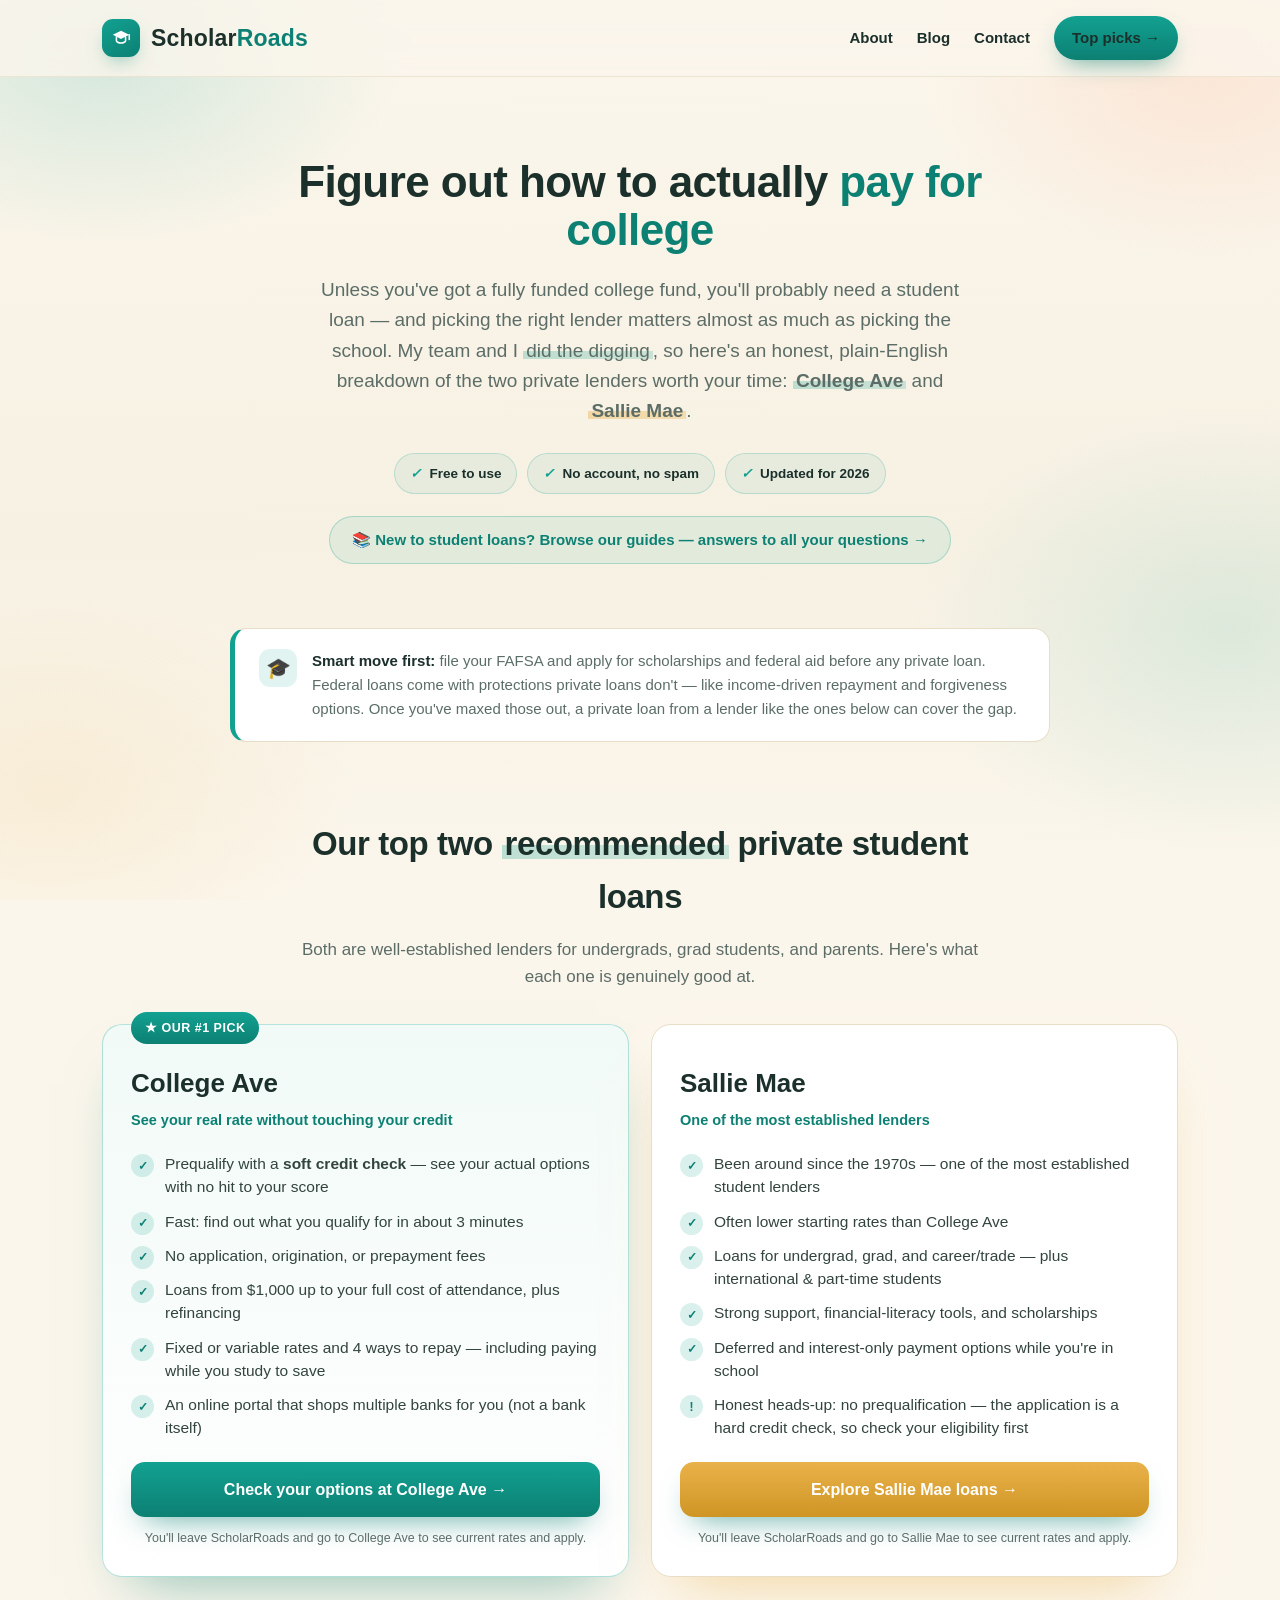
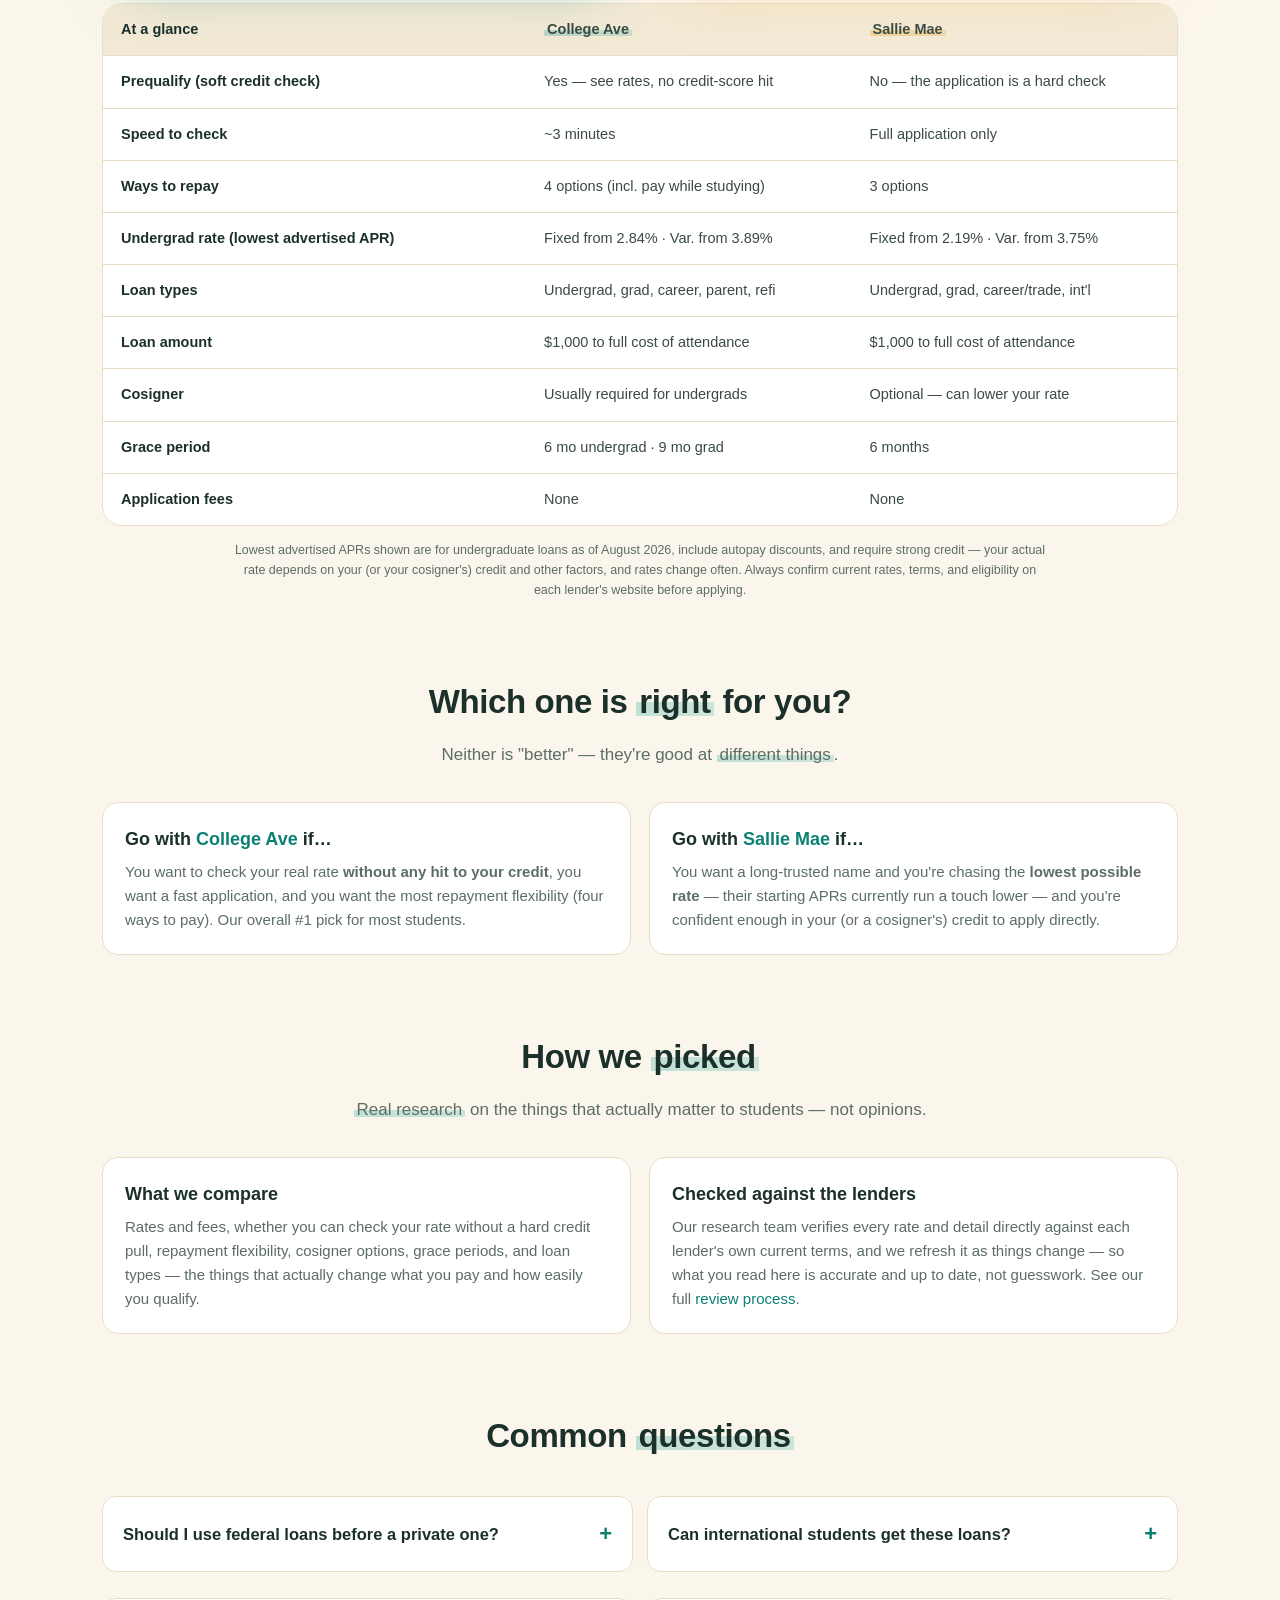
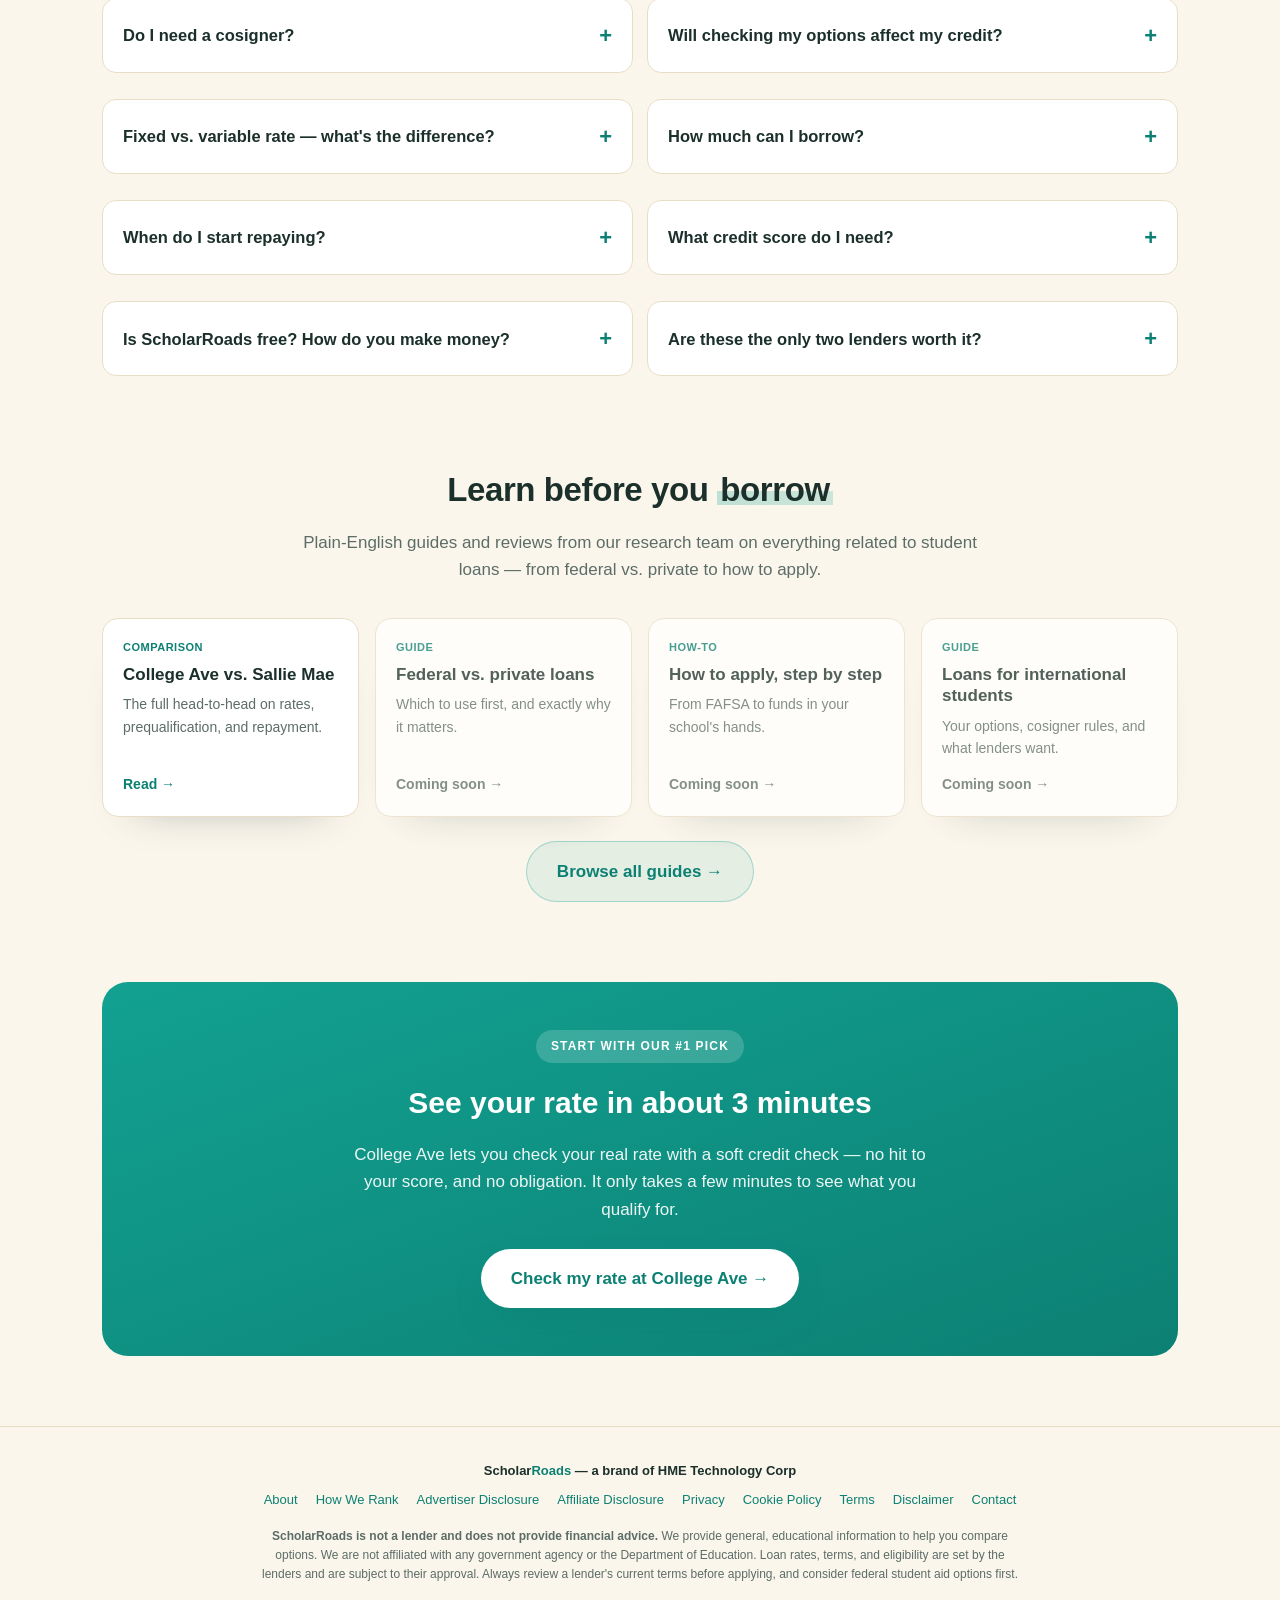
==== index.html @ c42ce1ce "Add files via upload" ====
<!DOCTYPE html>
<html lang="en">
<head>
<meta charset="UTF-8" />
<meta name="viewport" content="width=device-width, initial-scale=1.0" />
<title>ScholarRoads — Compare the Best Private Student Loans (College Ave vs Sallie Mae)</title>
<meta name="description" content="A simple, honest comparison of two top private student loans — College Ave and Sallie Mae — so you can pick with confidence and apply in minutes." />
<!--  ============================================================
      SWAP THESE TWO PLACEHOLDER LINKS BEFORE GOING LIVE
      (search for COLLEGEAVE_URL and SALLIEMAE_URL in the script at the bottom)
      ============================================================ -->
<style>
  :root{
    --teal:#12a191; --teal-d:#0c8073; --teal-l:#57c6ba; --sky:#bfe9e2;
    --cream:#fbf6ec; --cream-2:#f3ead6; --card:#ffffff;
    --ink:#1b2f2b; --muted:#5c6d67; --coral:#ff8a5b; --gold:#e9b24a;
    --line:#e8ddc7; --radius:20px; --max:1120px;
  }
  *{box-sizing:border-box;margin:0;padding:0}
  html{scroll-behavior:smooth}
  body{color:var(--ink);background:var(--cream);
    font-family:-apple-system,BlinkMacSystemFont,"Segoe UI",Roboto,Helvetica,Arial,sans-serif;
    line-height:1.6;-webkit-font-smoothing:antialiased;overflow-x:hidden}
  /* soft welcoming background */
  body::before{content:"";position:fixed;inset:0;z-index:0;pointer-events:none;
    background:
      radial-gradient(38% 34% at 8% 6%, rgba(18,161,145,.16), transparent 62%),
      radial-gradient(36% 34% at 94% 8%, rgba(255,138,91,.14), transparent 62%),
      radial-gradient(40% 40% at 96% 70%, rgba(18,161,145,.12), transparent 62%),
      radial-gradient(38% 36% at 4% 88%, rgba(233,178,74,.12), transparent 62%),
      linear-gradient(180deg,#fbf6ec 0%, #f7f1e3 60%, #fbf6ec 100%)}
  .wrap{position:relative;z-index:1;max-width:var(--max);margin:0 auto;padding:0 22px}
  a{color:var(--teal-d);text-decoration:none} a:hover{color:var(--teal)}

  /* header */
  .topbar{position:sticky;top:0;z-index:30;background:rgba(251,246,236,.82);
    backdrop-filter:blur(12px);border-bottom:1px solid rgba(232,221,199,.7)}
  .topbar .inner{max-width:var(--max);margin:0 auto;padding:16px 22px;display:flex;align-items:center;justify-content:space-between}
  .logo{display:flex;align-items:center;gap:0;font-weight:800;font-size:23px;letter-spacing:.2px;color:var(--ink)}
  .logo .mk{width:38px;height:38px;border-radius:11px;margin-right:11px;background:linear-gradient(150deg,var(--teal),var(--teal-d));
    display:flex;align-items:center;justify-content:center;flex:0 0 auto;box-shadow:0 8px 20px -8px rgba(12,128,115,.6)}
  .logo .mk svg{width:22px;height:22px}
  .logo span{color:var(--teal-d)}
  .navcta{display:inline-flex;align-items:center;gap:8px;background:linear-gradient(180deg,var(--teal),var(--teal-d));
    color:#fff;font-weight:700;font-size:14px;padding:10px 18px;border-radius:999px;box-shadow:0 10px 24px -10px rgba(12,128,115,.7)}
  .navcta:hover{color:#fff;transform:translateY(-1px);transition:.15s}
  .topnav{display:flex;align-items:center;gap:24px}
  .topnav a{font-weight:700;font-size:15px;color:var(--ink)}
  .topnav a:hover{color:var(--teal-d)}
  @media(max-width:640px){.topnav a:not(.navcta){display:none}}

  /* advertiser disclosure strip */
  .addisc{background:var(--cream-2);border-bottom:1px solid var(--line);font-size:12.5px;color:var(--muted);text-align:center;padding:8px 16px}
  .addisc a{font-weight:700;text-decoration:underline}

  section{position:relative;z-index:1}
  .eyebrow{display:inline-block;font-size:12.5px;font-weight:800;letter-spacing:1px;text-transform:uppercase;
    color:var(--teal-d);background:rgba(18,161,145,.12);padding:6px 13px;border-radius:999px;margin-bottom:16px}

  /* hero */
  .hero{text-align:center;padding:44px 0 30px;max-width:820px;margin:0 auto}
  .hero h1{font-size:44px;line-height:1.1;font-weight:800;letter-spacing:-.6px}
  .hero h1 .hl{color:var(--teal-d)}
  .mark{background:linear-gradient(120deg,rgba(18,161,145,.26),rgba(18,161,145,.20));background-repeat:no-repeat;background-size:100% 38%;background-position:0 84%;padding:0 3px;border-radius:2px}
  .mark-gold{background:linear-gradient(120deg,rgba(233,178,74,.42),rgba(233,178,74,.34));background-repeat:no-repeat;background-size:100% 38%;background-position:0 84%;padding:0 3px;border-radius:2px}
  .faqgrid{display:grid;grid-template-columns:1fr 1fr;gap:14px;align-items:start}
  @media(max-width:720px){.faqgrid{grid-template-columns:1fr}}
  .hero p.sub{font-size:19px;color:var(--muted);margin:20px auto 0;max-width:640px}
  .cta-row{display:flex;gap:14px;justify-content:center;flex-wrap:wrap;margin-top:30px}
  .btn{display:inline-flex;align-items:center;justify-content:center;gap:9px;font-weight:800;font-size:17px;
    padding:16px 30px;border-radius:999px;border:0;cursor:pointer;transition:.15s}
  .btn-primary{background:linear-gradient(180deg,var(--teal),var(--teal-d));color:#fff;box-shadow:0 16px 34px -14px rgba(12,128,115,.75)}
  .btn-primary:hover{color:#fff;transform:translateY(-2px)}
  .btn-ghost{background:rgba(18,161,145,.09);color:var(--teal-d);border:1.5px solid rgba(18,161,145,.32)}
  .btn-ghost:hover{background:rgba(18,161,145,.15);border-color:var(--teal)}
  .chips{display:flex;gap:10px;justify-content:center;flex-wrap:wrap;margin-top:26px}
  .chip{display:inline-flex;align-items:center;gap:8px;font-size:13.5px;font-weight:700;color:var(--ink);
    background:rgba(18,161,145,.07);border:1px solid rgba(18,161,145,.22);padding:9px 15px;border-radius:999px}
  .chip i{color:var(--teal)}
  .hero-guides{display:inline-block;margin-top:22px;font-weight:700;font-size:15px;color:var(--teal-d);
    background:rgba(18,161,145,.09);border:1px solid rgba(18,161,145,.28);padding:11px 22px;border-radius:999px;text-decoration:none;transition:.15s}
  .hero-guides:hover{background:rgba(18,161,145,.15);color:var(--teal-d);transform:translateY(-1px)}

  /* "before you borrow" note */
  .note{max-width:820px;margin:34px auto 0;background:#fff;border:1px solid var(--line);border-left:5px solid var(--teal);
    border-radius:16px;padding:20px 24px;display:flex;gap:15px;align-items:flex-start}
  .note .ic{flex:0 0 auto;width:38px;height:38px;border-radius:11px;background:rgba(18,161,145,.12);color:var(--teal-d);
    display:flex;align-items:center;justify-content:center;font-size:20px}
  .note b{color:var(--ink)}
  .note p{color:var(--muted);font-size:15px}

  /* section head */
  .shead{text-align:center;max-width:680px;margin:76px auto 34px}
  .shead h2{font-size:33px;font-weight:800;letter-spacing:-.4px}
  .shead p{color:var(--muted);font-size:17px;margin-top:12px}

  /* lender cards */
  .picks{display:grid;grid-template-columns:1fr 1fr;gap:22px}
  @media(max-width:820px){.picks{grid-template-columns:1fr}}
  .lender{background:var(--card);border:1px solid var(--line);border-radius:var(--radius);padding:28px;position:relative;
    box-shadow:0 26px 50px -34px rgba(27,47,43,.5);display:flex;flex-direction:column;transition:transform .16s ease, box-shadow .16s ease}
  .lender:hover{transform:translateY(-6px)}
  .lender .rank{position:absolute;top:-13px;left:28px;background:linear-gradient(180deg,var(--teal),var(--teal-d));color:#fff;
    font-size:12.5px;font-weight:800;letter-spacing:.5px;text-transform:uppercase;padding:6px 14px;border-radius:999px}
  .lender.two .rank{background:linear-gradient(180deg,var(--gold),#cf9524)}
  .lender.one{background:linear-gradient(180deg,#f1faf7,#ffffff);border-color:rgba(18,161,145,.30);box-shadow:0 30px 56px -30px rgba(12,128,115,.5)}
  .lender.two{box-shadow:0 30px 56px -30px rgba(233,178,74,.55)}
  .lender h3{font-size:26px;font-weight:800;margin-top:10px}
  .lender .tagline{color:var(--teal-d);font-weight:700;font-size:14.5px;margin-top:4px}
  .lender ul{list-style:none;margin:20px 0 0;display:flex;flex-direction:column;gap:11px}
  .lender li{position:relative;padding-left:34px;font-size:15.5px;color:#33443f;line-height:1.5}
  .lender li i{position:absolute;left:0;top:2px;width:23px;height:23px;border-radius:50%;background:rgba(18,161,145,.16);color:var(--teal-d);
    display:inline-flex;align-items:center;justify-content:center;font-size:12px;font-style:normal;font-weight:900}
  .lender .foot{margin-top:auto;padding-top:22px}
  .lender .apply{display:flex;width:100%;align-items:center;justify-content:center;gap:9px;font-weight:800;font-size:16px;
    padding:15px;border-radius:14px;background:linear-gradient(180deg,var(--teal),var(--teal-d));color:#fff;box-shadow:0 14px 30px -14px rgba(12,128,115,.7)}
  .lender.two .apply{background:linear-gradient(180deg,var(--gold),#cf9524)}
  .lender .apply:hover{color:#fff;transform:translateY(-2px);transition:.15s}
  .lender small.fine{display:block;text-align:center;color:var(--muted);font-size:12.5px;margin-top:11px}

  /* at-a-glance table */
  .glance{margin-top:26px;background:#fff;border:1px solid var(--line);border-radius:var(--radius);overflow:hidden}
  .glance .row{display:grid;grid-template-columns:1.3fr 1fr 1fr;border-top:1px solid var(--line)}
  .glance .row:first-child{border-top:0}
  .glance .row>div{padding:14px 18px;font-size:14.5px}
  .glance .row.head>div{background:var(--cream-2);font-weight:800;color:var(--ink)}
  .glance .row>div:first-child{font-weight:700;color:var(--ink)}
  .glance .row>div:nth-child(n+2){color:#3a4a45}
  @media(max-width:620px){.glance .row>div{padding:11px 12px;font-size:13px}}

  /* which is right */
  .which{display:grid;grid-template-columns:1fr 1fr;gap:18px;margin-top:26px}
  @media(max-width:720px){.which{grid-template-columns:1fr}}
  .which .box{background:#fff;border:1px solid var(--line);border-radius:16px;padding:22px}
  .which .box h4{font-size:18px;font-weight:800;margin-bottom:6px}
  .which .box p{color:var(--muted);font-size:15px}
  .which .box .who{color:var(--teal-d);font-weight:800}

  /* guide cards */
  .gcards{display:grid;grid-template-columns:repeat(4,1fr);gap:16px;margin-top:26px}
  @media(max-width:900px){.gcards{grid-template-columns:1fr 1fr}}
  @media(max-width:520px){.gcards{grid-template-columns:1fr}}
  a.gcard{text-decoration:none;background:#fff;border:1px solid var(--line);border-radius:16px;padding:20px;display:flex;flex-direction:column;
    box-shadow:0 22px 44px -34px rgba(27,47,43,.4);transition:.15s}
  a.gcard:hover{transform:translateY(-4px);border-color:var(--teal-l);box-shadow:0 28px 50px -28px rgba(12,128,115,.5)}
  .gcard .tag{font-size:11px;font-weight:800;letter-spacing:.5px;text-transform:uppercase;color:var(--teal-d);margin-bottom:8px}
  .gcard h4{font-size:17px;font-weight:800;color:var(--ink);line-height:1.25}
  .gcard p{color:var(--muted);font-size:14px;margin-top:8px;flex:1}
  .gcard .go{margin-top:14px;font-weight:800;color:var(--teal-d);font-size:14px}
  .gcard.soon{opacity:.75}
  .gcard.soon .go{color:var(--muted)}

  /* faq */
  details{background:#fff;border:1px solid var(--line);border-radius:14px;padding:4px 20px;margin-bottom:12px}
  details summary{cursor:pointer;font-weight:700;font-size:16.5px;padding:15px 0;list-style:none;display:flex;justify-content:space-between;align-items:center;color:var(--ink)}
  details summary::-webkit-details-marker{display:none}
  details summary::after{content:"+";color:var(--teal-d);font-size:22px;font-weight:700}
  details[open] summary::after{content:"–"}
  details p{color:var(--muted);font-size:15.5px;padding:0 0 18px}

  /* final cta */
  .final{margin:80px auto 0;background:linear-gradient(160deg,var(--teal),var(--teal-d));border-radius:26px;
    padding:48px 30px;text-align:center;color:#fff;max-width:var(--max);position:relative;overflow:hidden}
  .final h2{font-size:30px;font-weight:800}
  .final p{color:rgba(255,255,255,.92);font-size:17px;margin:14px auto 0;max-width:580px}
  .final-eyebrow{display:inline-block;font-size:12px;font-weight:800;letter-spacing:1.2px;text-transform:uppercase;color:#fff;background:rgba(255,255,255,.18);padding:7px 15px;border-radius:999px;margin-bottom:16px}
  .final .cta-row{margin-top:26px}
  .final .btn-primary{background:#fff;color:var(--teal-d)}
  .final .btn-primary:hover{color:var(--teal-d)}

  /* footer */
  footer{position:relative;z-index:1;margin-top:70px;border-top:1px solid var(--line);padding:34px 0 46px;text-align:center;color:var(--muted);font-size:13px}
  footer .legal{display:flex;gap:16px 18px;justify-content:center;flex-wrap:wrap;margin-bottom:16px}
  footer .brandline{font-weight:800;color:var(--ink);margin-bottom:8px}
  footer .brandline span{color:var(--teal-d)}
  footer .disc{max-width:760px;margin:12px auto 0;font-size:12px;line-height:1.6}
</style>
</head>
<body>
  <header class="topbar"><div class="inner">
    <a class="logo" href="index.html">
      <span class="mk"><svg viewBox="0 0 24 24" fill="none"><path d="M3 8.5L12 4l9 4.5-9 4.5-9-4.5z" fill="#fff"/><path d="M7 11v4c0 1.1 2.24 2.5 5 2.5s5-1.4 5-2.5v-4" stroke="#fff" stroke-width="1.7" fill="none" stroke-linecap="round"/><path d="M21 8.5v5" stroke="#fff" stroke-width="1.7" stroke-linecap="round"/></svg></span>
      Scholar<span>Roads</span>
    </a>
    <nav class="topnav">
      <a href="about.html">About</a>
      <a href="blog.html">Blog</a>
      <a href="contact.html">Contact</a>
      <a class="navcta" href="#picks">Top picks →</a>
    </nav>
  </div></header>

  <div class="addisc">Advertiser disclosure: we may earn a commission if you apply through our links — at no extra cost to you. This can affect which products we feature and where. <a href="advertiser-disclosure.html">How we make money</a>.</div>

  <!-- HERO -->
  <section class="wrap">
    <div class="hero">
      <h1>Figure out how to actually <span class="hl">pay for college</span></h1>
      <p class="sub">Unless you've got a fully funded college fund, you'll probably need a student loan — and picking the right lender matters almost as much as picking the school. My team and I <span class="mark">did the digging</span>, so here's an honest, plain-English breakdown of the two private lenders worth your time: <span class="mark"><strong>College Ave</strong></span> and <span class="mark-gold"><strong>Sallie Mae</strong></span>.</p>
      <div class="chips">
        <span class="chip"><i>✓</i> Free to use</span>
        <span class="chip"><i>✓</i> No account, no spam</span>
        <span class="chip"><i>✓</i> Updated for 2026</span>
      </div>
      <a class="hero-guides" href="blog.html">📚 New to student loans? <strong>Browse our guides</strong> — answers to all your questions →</a>
    </div>

    <div class="note">
      <div class="ic">🎓</div>
      <div><p><b>Smart move first:</b> file your FAFSA and apply for scholarships and federal aid before any private loan. Federal loans come with protections private loans don't — like income-driven repayment and forgiveness options. Once you've maxed those out, a private loan from a lender like the ones below can cover the gap.</p></div>
    </div>
  </section>

  <!-- PICKS -->
  <section class="wrap" id="picks">
    <div class="shead">
      <h2>Our top two <span class="mark">recommended</span> private student loans</h2>
      <p>Both are well-established lenders for undergrads, grad students, and parents. Here's what each one is genuinely good at.</p>
    </div>

    <div class="picks">
      <div class="lender one">
        <span class="rank">★ Our #1 pick</span>
        <h3>College Ave</h3>
        <div class="tagline">See your real rate without touching your credit</div>
        <ul>
          <li><i>✓</i> Prequalify with a <strong>soft credit check</strong> — see your actual options with no hit to your score</li>
          <li><i>✓</i> Fast: find out what you qualify for in about 3 minutes</li>
          <li><i>✓</i> No application, origination, or prepayment fees</li>
          <li><i>✓</i> Loans from $1,000 up to your full cost of attendance, plus refinancing</li>
          <li><i>✓</i> Fixed or variable rates and 4 ways to repay — including paying while you study to save</li>
          <li><i>✓</i> An online portal that shops multiple banks for you (not a bank itself)</li>
        </ul>
        <div class="foot">
          <a class="apply cta" data-lender="collegeave" href="#" target="_blank" rel="sponsored noopener">Check your options at College Ave →</a>
          <small class="fine">You'll leave ScholarRoads and go to College Ave to see current rates and apply.</small>
        </div>
      </div>

      <div class="lender two">
        <h3>Sallie Mae</h3>
        <div class="tagline">One of the most established lenders</div>
        <ul>
          <li><i>✓</i> Been around since the 1970s — one of the most established student lenders</li>
          <li><i>✓</i> Often lower starting rates than College Ave</li>
          <li><i>✓</i> Loans for undergrad, grad, and career/trade — plus international &amp; part-time students</li>
          <li><i>✓</i> Strong support, financial-literacy tools, and scholarships</li>
          <li><i>✓</i> Deferred and interest-only payment options while you're in school</li>
          <li><i>!</i> Honest heads-up: no prequalification — the application is a hard credit check, so check your eligibility first</li>
        </ul>
        <div class="foot">
          <a class="apply cta" data-lender="salliemae" href="#" target="_blank" rel="sponsored noopener">Explore Sallie Mae loans →</a>
          <small class="fine">You'll leave ScholarRoads and go to Sallie Mae to see current rates and apply.</small>
        </div>
      </div>
    </div>

    <!-- at a glance -->
    <div class="glance">
      <div class="row head"><div>At a glance</div><div><span class="mark">College Ave</span></div><div><span class="mark-gold">Sallie Mae</span></div></div>
      <div class="row"><div>Prequalify (soft credit check)</div><div>Yes — see rates, no credit-score hit</div><div>No — the application is a hard check</div></div>
      <div class="row"><div>Speed to check</div><div>~3 minutes</div><div>Full application only</div></div>
      <div class="row"><div>Ways to repay</div><div>4 options (incl. pay while studying)</div><div>3 options</div></div>
      <div class="row"><div>Undergrad rate (lowest advertised APR)</div><div>Fixed from 2.84% · Var. from 3.89%</div><div>Fixed from 2.19% · Var. from 3.75%</div></div>
      <div class="row"><div>Loan types</div><div>Undergrad, grad, career, parent, refi</div><div>Undergrad, grad, career/trade, int'l</div></div>
      <div class="row"><div>Loan amount</div><div>$1,000 to full cost of attendance</div><div>$1,000 to full cost of attendance</div></div>
      <div class="row"><div>Cosigner</div><div>Usually required for undergrads</div><div>Optional — can lower your rate</div></div>
      <div class="row"><div>Grace period</div><div>6 mo undergrad · 9 mo grad</div><div>6 months</div></div>
      <div class="row"><div>Application fees</div><div>None</div><div>None</div></div>
    </div>
    <p style="text-align:center;color:var(--muted);font-size:12.5px;margin-top:14px;max-width:820px;margin-left:auto;margin-right:auto">Lowest advertised APRs shown are for undergraduate loans as of August 2026, include autopay discounts, and require strong credit — your actual rate depends on your (or your cosigner's) credit and other factors, and rates change often. Always confirm current rates, terms, and eligibility on each lender's website before applying.</p>
  </section>

  <!-- WHICH IS RIGHT -->
  <section class="wrap">
    <div class="shead"><h2>Which one is <span class="mark">right</span> for you?</h2><p>Neither is "better" — they're good at <span class="mark">different things</span>.</p></div>
    <div class="which">
      <div class="box"><h4>Go with <span class="who">College Ave</span> if…</h4><p>You want to check your real rate <strong>without any hit to your credit</strong>, you want a fast application, and you want the most repayment flexibility (four ways to pay). Our overall #1 pick for most students.</p></div>
      <div class="box"><h4>Go with <span class="who">Sallie Mae</span> if…</h4><p>You want a long-trusted name and you're chasing the <strong>lowest possible rate</strong> — their starting APRs currently run a touch lower — and you're confident enough in your (or a cosigner's) credit to apply directly.</p></div>
    </div>
  </section>

  <!-- HOW WE PICKED -->
  <section class="wrap" id="how">
    <div class="shead"><h2>How we <span class="mark">picked</span></h2><p><span class="mark">Real research</span> on the things that actually matter to students — not opinions.</p></div>
    <div class="which">
      <div class="box"><h4>What we compare</h4><p>Rates and fees, whether you can check your rate without a hard credit pull, repayment flexibility, cosigner options, grace periods, and loan types — the things that actually change what you pay and how easily you qualify.</p></div>
      <div class="box"><h4>Checked against the lenders</h4><p>Our research team verifies every rate and detail directly against each lender's own current terms, and we refresh it as things change — so what you read here is accurate and up to date, not guesswork. See our full <a href="methodology.html">review process</a>.</p></div>
    </div>
  </section>

  <!-- FAQ -->
  <section class="wrap">
    <div class="shead"><h2>Common <span class="mark">questions</span></h2></div>
    <div class="faqgrid">
      <details><summary>Should I use federal loans before a private one?</summary><p>Almost always, yes. Federal loans (via the FAFSA) come with protections private loans don't — income-driven repayment, forgiveness options, and flexible hardship programs. Use federal aid and scholarships first, then a private loan to cover any remaining gap.</p></details>
      <details><summary>Can international students get these loans?</summary><p>Yes. Both College Ave and Sallie Mae offer options for international students — usually with a creditworthy U.S. cosigner, since most don't have a U.S. credit history. Federal loans, by contrast, aren't available to international students. See our <a href="blog.html">international students guide</a>.</p></details>
      <details><summary>Do I need a cosigner?</summary><p>Often, yes. College Ave typically requires a creditworthy cosigner for undergraduate and international students. Sallie Mae doesn't strictly require one, but most students without established credit will need one to qualify — and either way, a cosigner with good credit can get you a lower rate.</p></details>
      <details><summary>Will checking my options affect my credit?</summary><p>It depends. College Ave lets you <strong>prequalify with a soft credit check</strong> — see your real rates with no impact on your score; only the final application is a hard check. Sallie Mae has no prequalification, so their application is a hard credit check — which is why it's smart to confirm eligibility first.</p></details>
      <details><summary>Fixed vs. variable rate — what's the difference?</summary><p>A fixed rate stays the same for the life of the loan, so payments are predictable. A variable rate can start lower but rise or fall with the market. Both lenders offer both; fixed is the safer choice if you want certainty.</p></details>
      <details><summary>How much can I borrow?</summary><p>With both lenders, loans start at $1,000 and go up to your school's total certified cost of attendance — tuition plus expenses like housing, books, and fees. You can't borrow more than your school certifies.</p></details>
      <details><summary>When do I start repaying?</summary><p>You usually get a grace period after leaving school before full payments begin (around 6 months, longer for some graduate programs). Paying even a little while you're in school — interest-only or a flat monthly amount — can save you a lot over the life of the loan.</p></details>
      <details><summary>What credit score do I need?</summary><p>There's no single cutoff — lenders look at your (or your cosigner's) full credit profile and income. Stronger credit means a lower rate, and a creditworthy cosigner can help you qualify or improve your rate. College Ave's soft-check prequalification lets you see where you stand without any impact on your score.</p></details>
      <details><summary>Is ScholarRoads free? How do you make money?</summary><p>It's completely free to use. We earn a commission from lenders when you apply through our links, at no extra cost to you — which can influence which lenders we feature, so we disclose it openly. We're not a lender and we don't collect your personal or financial information.</p></details>
      <details><summary>Are these the only two lenders worth it?</summary><p>No — these are our two top picks for most students right now, chosen for rates, flexibility, and reputation. Other good private lenders exist, and the best choice depends on your situation. Always compare current offers before you commit.</p></details>
    </div>
  </section>

  <!-- GUIDES -->
  <section class="wrap">
    <div class="shead"><h2>Learn before you <span class="mark">borrow</span></h2><p>Plain-English guides and reviews from our research team on everything related to student loans — from federal vs. private to how to apply.</p></div>
    <div class="gcards">
      <a class="gcard" href="college-ave-vs-sallie-mae.html"><span class="tag">Comparison</span><h4>College Ave vs. Sallie Mae</h4><p>The full head-to-head on rates, prequalification, and repayment.</p><span class="go">Read →</span></a>
      <a class="gcard soon" href="blog.html"><span class="tag">Guide</span><h4>Federal vs. private loans</h4><p>Which to use first, and exactly why it matters.</p><span class="go">Coming soon →</span></a>
      <a class="gcard soon" href="blog.html"><span class="tag">How-to</span><h4>How to apply, step by step</h4><p>From FAFSA to funds in your school's hands.</p><span class="go">Coming soon →</span></a>
      <a class="gcard soon" href="blog.html"><span class="tag">Guide</span><h4>Loans for international students</h4><p>Your options, cosigner rules, and what lenders want.</p><span class="go">Coming soon →</span></a>
    </div>
    <div style="text-align:center;margin-top:24px"><a class="btn btn-ghost" href="blog.html">Browse all guides →</a></div>
  </section>

  <!-- FINAL CTA -->
  <section class="wrap">
    <div class="final">
      <span class="final-eyebrow">Start with our #1 pick</span>
      <h2>See your rate in about 3 minutes</h2>
      <p>College Ave lets you check your real rate with a soft credit check — no hit to your score, and no obligation. It only takes a few minutes to see what you qualify for.</p>
      <div class="cta-row">
        <a class="btn btn-primary cta" data-lender="collegeave" href="#" target="_blank" rel="sponsored noopener">Check my rate at College Ave →</a>
      </div>
    </div>
  </section>

  <!-- FOOTER -->
  <footer><div class="wrap">
    <div class="brandline">Scholar<span>Roads</span> — a brand of HME Technology Corp</div>
    <div class="legal">
      <a href="about.html">About</a>
      <a href="methodology.html">How We Rank</a>
      <a href="advertiser-disclosure.html">Advertiser Disclosure</a>
      <a href="affiliate-disclosure.html">Affiliate Disclosure</a>
      <a href="privacy.html">Privacy</a>
      <a href="cookie.html">Cookie Policy</a>
      <a href="terms.html">Terms</a>
      <a href="disclaimer.html">Disclaimer</a>
      <a href="contact.html">Contact</a>
    </div>
    <p class="disc"><strong>ScholarRoads is not a lender and does not provide financial advice.</strong> We provide general, educational information to help you compare options. We are not affiliated with any government agency or the Department of Education. Loan rates, terms, and eligibility are set by the lenders and are subject to their approval. Always review a lender's current terms before applying, and consider federal student aid options first.</p>
  </div></footer>

<script>
  /* ===== SWAP THESE TWO PLACEHOLDER LINKS BEFORE GOING LIVE ===== */
  var COLLEGEAVE_URL = "#REPLACE_WITH_COLLEGE_AVE_AFFILIATE_LINK";
  var SALLIEMAE_URL  = "#REPLACE_WITH_SALLIE_MAE_AFFILIATE_LINK";
  /* ============================================================== */
  document.querySelectorAll("a.cta").forEach(function(a){
    var url = a.getAttribute("data-lender") === "salliemae" ? SALLIEMAE_URL : COLLEGEAVE_URL;
    a.setAttribute("href", url);
  });
</script>
</body>
</html>
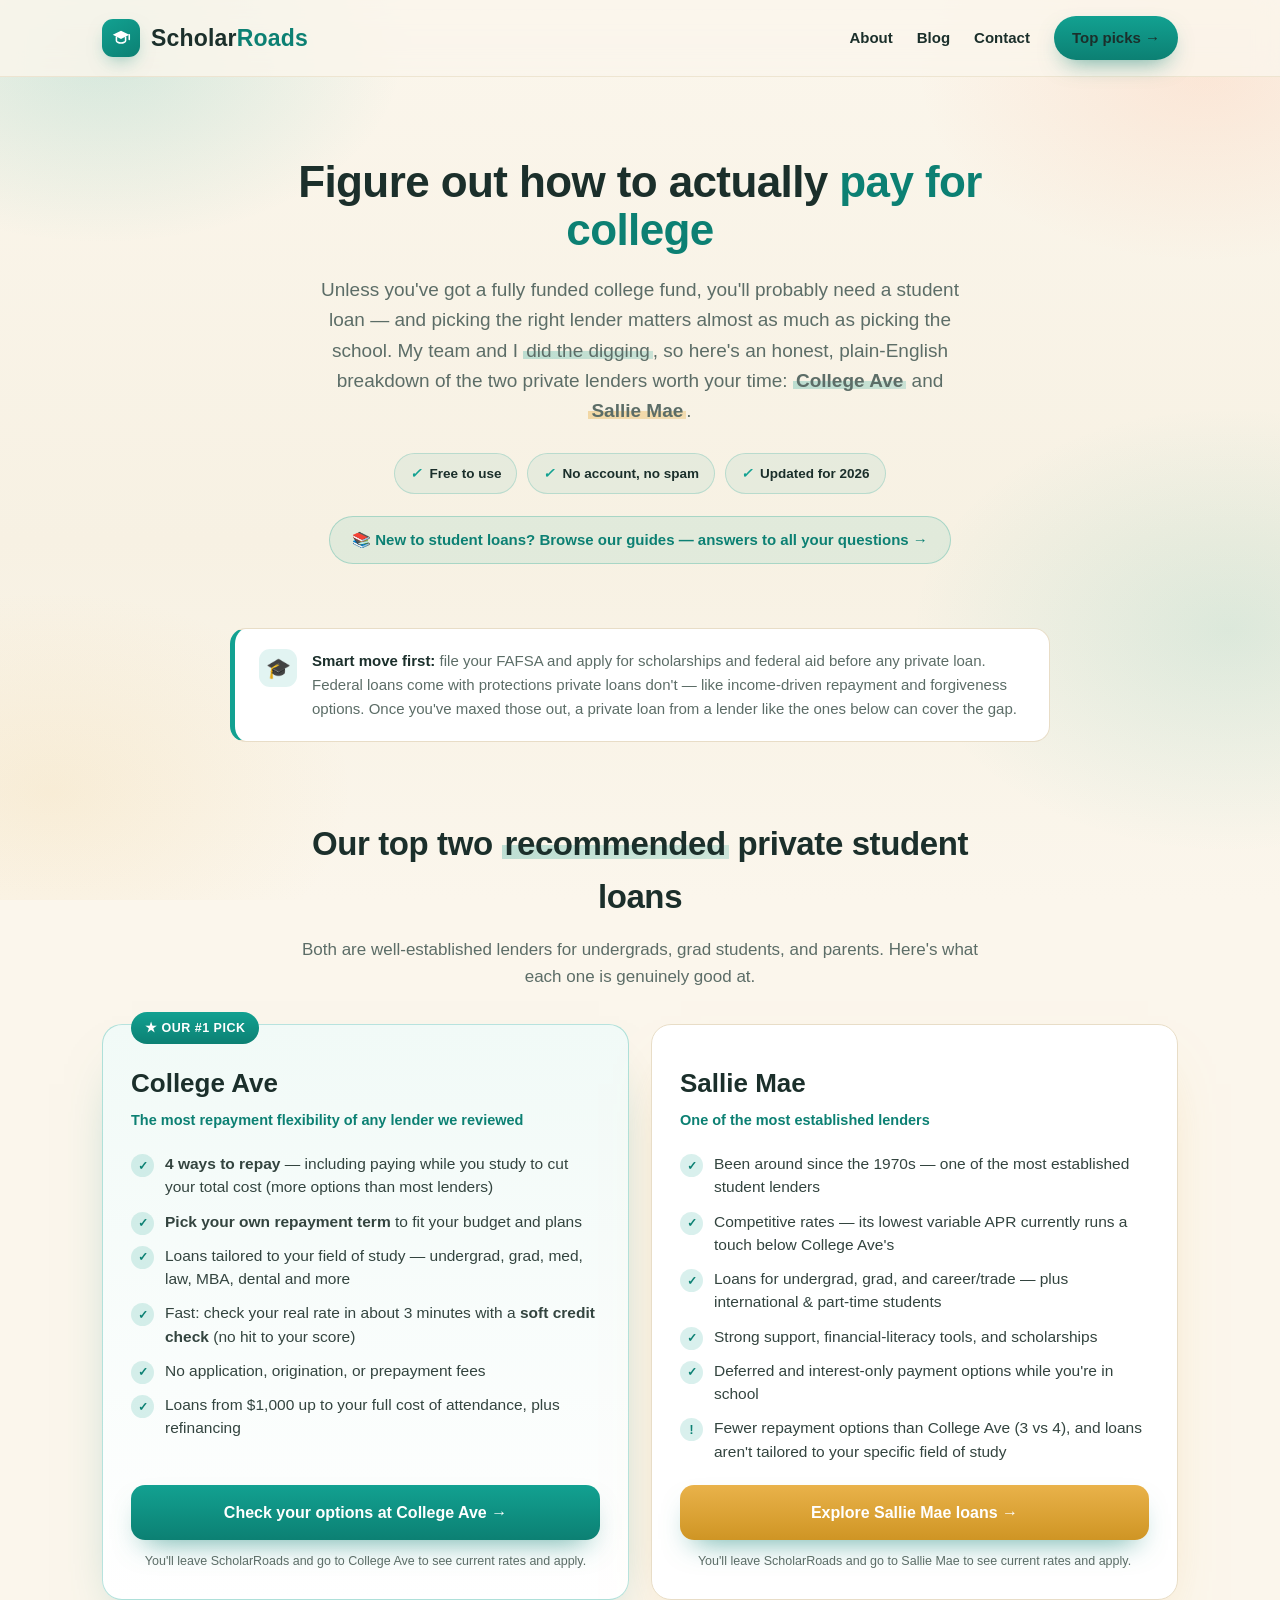
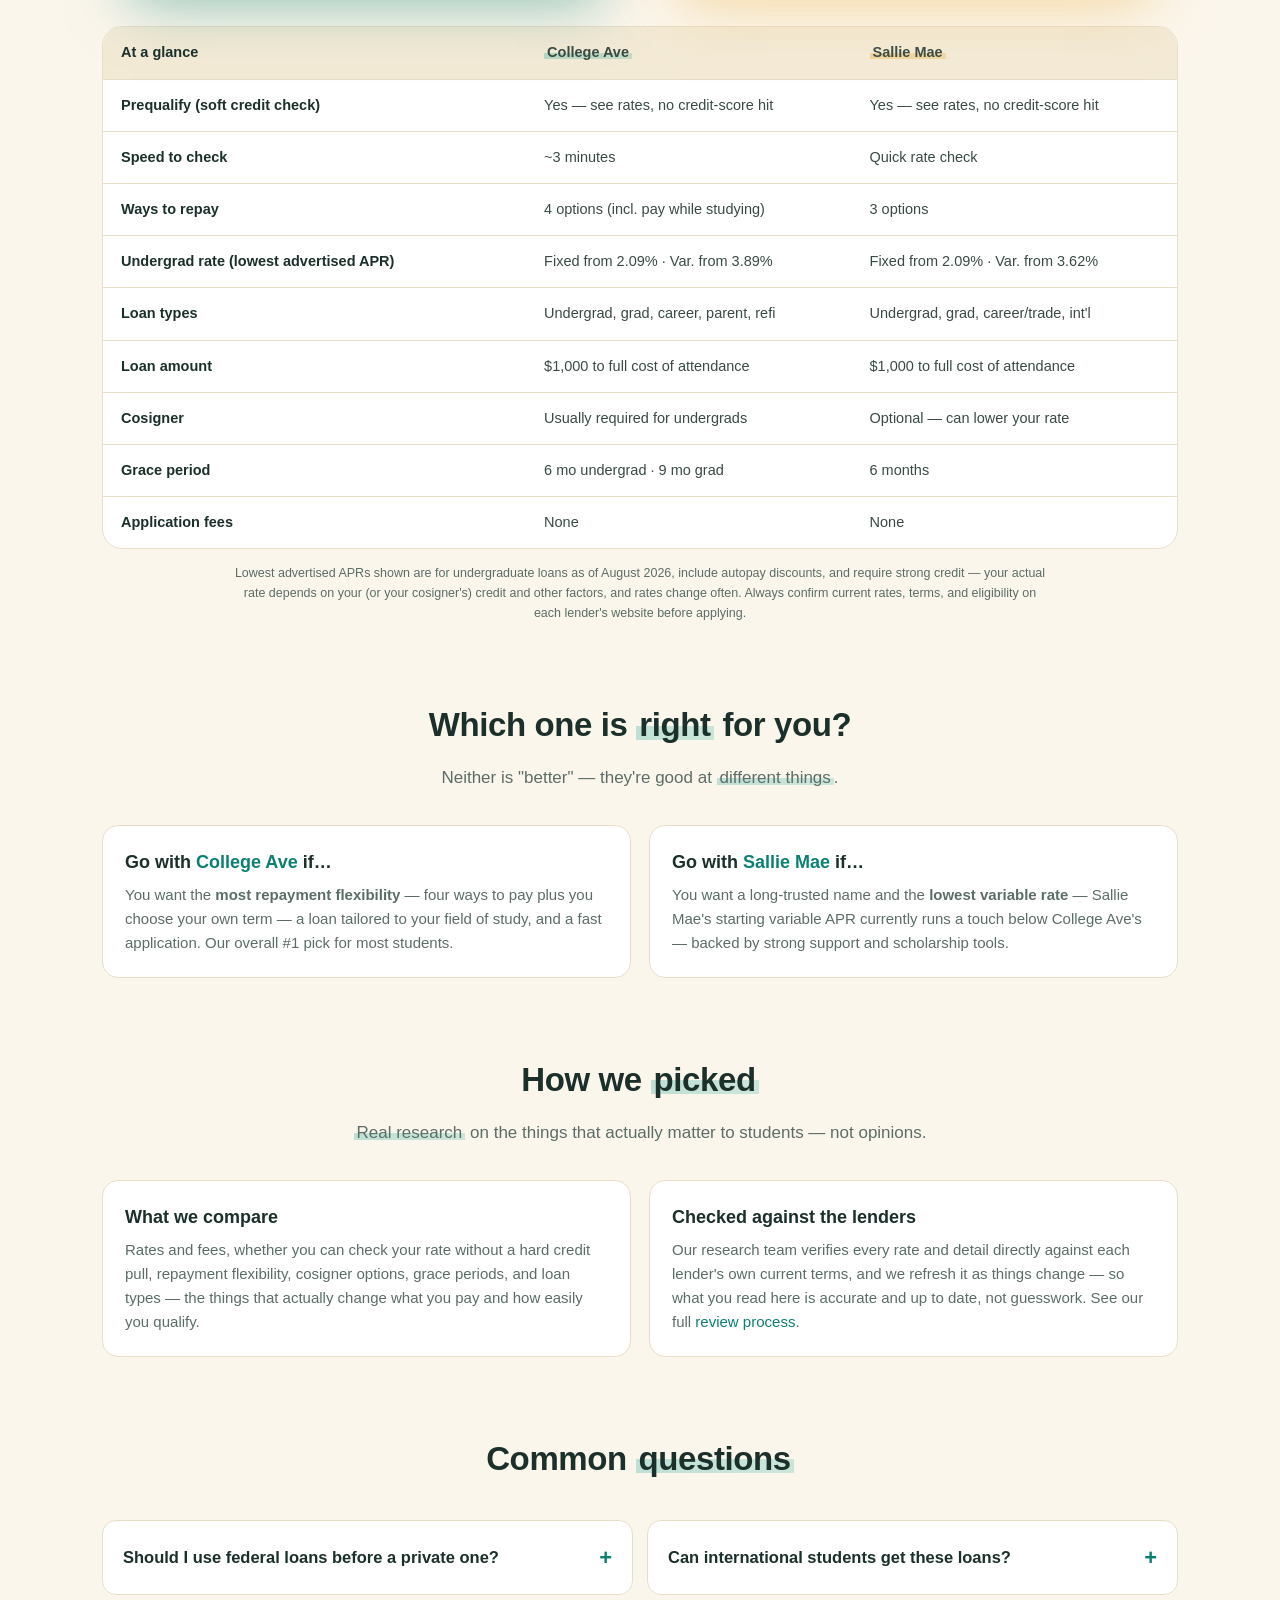
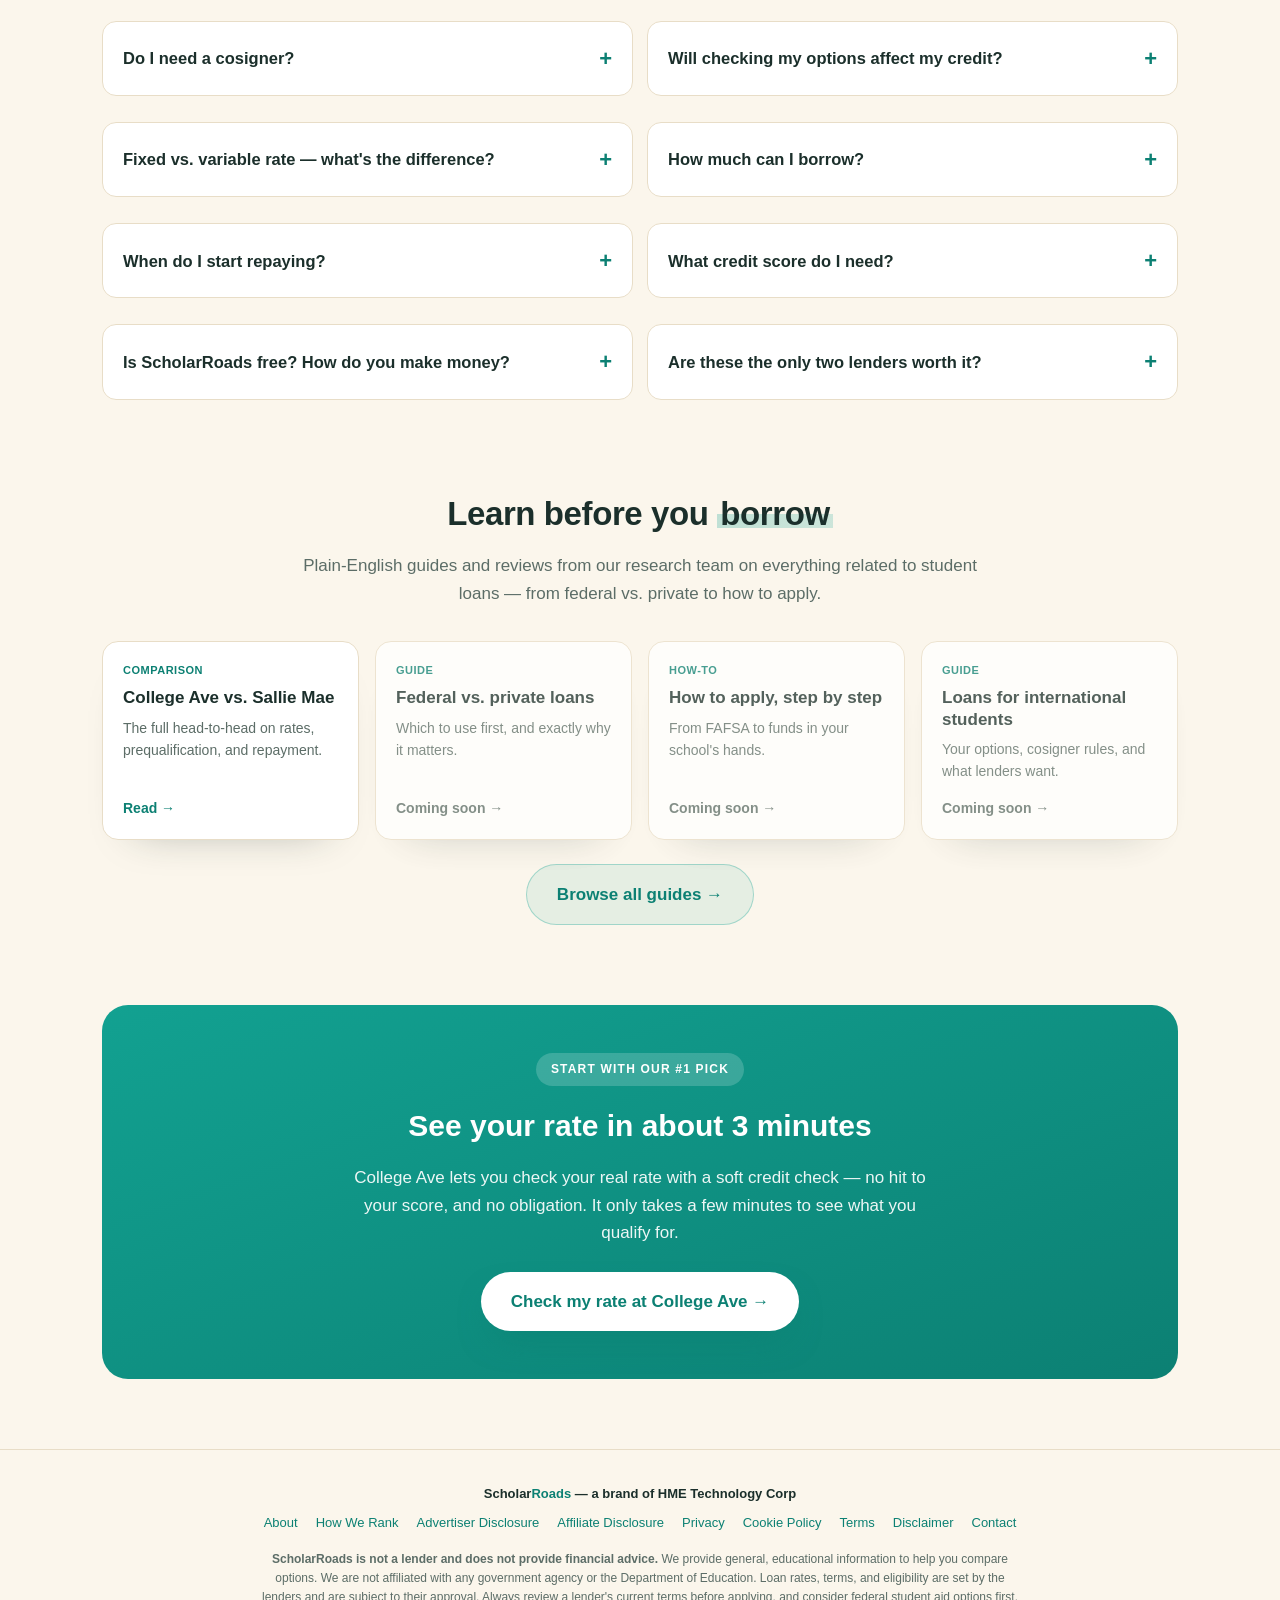
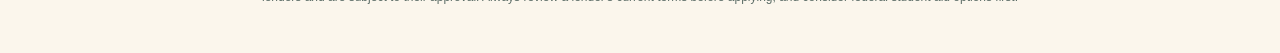
==== commit 9e7ec623: "Add files via upload" ====
--- a/index.html
+++ b/index.html
@@ -3,8 +3,16 @@
 <head>
 <meta charset="UTF-8" />
 <meta name="viewport" content="width=device-width, initial-scale=1.0" />
-<title>ScholarRoads — Compare the Best Private Student Loans (College Ave vs Sallie Mae)</title>
-<meta name="description" content="A simple, honest comparison of two top private student loans — College Ave and Sallie Mae — so you can pick with confidence and apply in minutes." />
+<title>Everything You Need to Know About Student Loans — ScholarRoads</title>
+<meta name="description" content="Honest, easy-to-follow guides that walk you through student loans step by step, so you can borrow with confidence." />
+<meta property="og:type" content="website" />
+<meta property="og:site_name" content="ScholarRoads" />
+<meta property="og:title" content="Everything You Need to Know About Student Loans" />
+<meta property="og:description" content="Honest, easy-to-follow guides that walk you through student loans step by step, so you can borrow with confidence." />
+<meta property="og:url" content="https://www.scholarroads.com/" />
+<meta name="twitter:card" content="summary_large_image" />
+<meta name="twitter:title" content="Everything You Need to Know About Student Loans" />
+<meta name="twitter:description" content="Honest, easy-to-follow guides that walk you through student loans step by step, so you can borrow with confidence." />
 <!--  ============================================================
       SWAP THESE TWO PLACEHOLDER LINKS BEFORE GOING LIVE
       (search for COLLEGEAVE_URL and SALLIEMAE_URL in the script at the bottom)
@@ -41,6 +49,7 @@
     display:flex;align-items:center;justify-content:center;flex:0 0 auto;box-shadow:0 8px 20px -8px rgba(12,128,115,.6)}
   .logo .mk svg{width:22px;height:22px}
   .logo span{color:var(--teal-d)}
+  .logo:hover{color:var(--ink)}
   .navcta{display:inline-flex;align-items:center;gap:8px;background:linear-gradient(180deg,var(--teal),var(--teal-d));
     color:#fff;font-weight:700;font-size:14px;padding:10px 18px;border-radius:999px;box-shadow:0 10px 24px -10px rgba(12,128,115,.7)}
   .navcta:hover{color:#fff;transform:translateY(-1px);transition:.15s}
@@ -222,14 +231,14 @@
       <div class="lender one">
         <span class="rank">★ Our #1 pick</span>
         <h3>College Ave</h3>
-        <div class="tagline">See your real rate without touching your credit</div>
+        <div class="tagline">The most repayment flexibility of any lender we reviewed</div>
         <ul>
-          <li><i>✓</i> Prequalify with a <strong>soft credit check</strong> — see your actual options with no hit to your score</li>
-          <li><i>✓</i> Fast: find out what you qualify for in about 3 minutes</li>
+          <li><i>✓</i> <strong>4 ways to repay</strong> — including paying while you study to cut your total cost (more options than most lenders)</li>
+          <li><i>✓</i> <strong>Pick your own repayment term</strong> to fit your budget and plans</li>
+          <li><i>✓</i> Loans tailored to your field of study — undergrad, grad, med, law, MBA, dental and more</li>
+          <li><i>✓</i> Fast: check your real rate in about 3 minutes with a <strong>soft credit check</strong> (no hit to your score)</li>
           <li><i>✓</i> No application, origination, or prepayment fees</li>
           <li><i>✓</i> Loans from $1,000 up to your full cost of attendance, plus refinancing</li>
-          <li><i>✓</i> Fixed or variable rates and 4 ways to repay — including paying while you study to save</li>
-          <li><i>✓</i> An online portal that shops multiple banks for you (not a bank itself)</li>
         </ul>
         <div class="foot">
           <a class="apply cta" data-lender="collegeave" href="#" target="_blank" rel="sponsored noopener">Check your options at College Ave →</a>
@@ -242,11 +251,11 @@
         <div class="tagline">One of the most established lenders</div>
         <ul>
           <li><i>✓</i> Been around since the 1970s — one of the most established student lenders</li>
-          <li><i>✓</i> Often lower starting rates than College Ave</li>
+          <li><i>✓</i> Competitive rates — its lowest variable APR currently runs a touch below College Ave's</li>
           <li><i>✓</i> Loans for undergrad, grad, and career/trade — plus international &amp; part-time students</li>
           <li><i>✓</i> Strong support, financial-literacy tools, and scholarships</li>
           <li><i>✓</i> Deferred and interest-only payment options while you're in school</li>
-          <li><i>!</i> Honest heads-up: no prequalification — the application is a hard credit check, so check your eligibility first</li>
+          <li><i>!</i> Fewer repayment options than College Ave (3 vs 4), and loans aren't tailored to your specific field of study</li>
         </ul>
         <div class="foot">
           <a class="apply cta" data-lender="salliemae" href="#" target="_blank" rel="sponsored noopener">Explore Sallie Mae loans →</a>
@@ -258,10 +267,10 @@
     <!-- at a glance -->
     <div class="glance">
       <div class="row head"><div>At a glance</div><div><span class="mark">College Ave</span></div><div><span class="mark-gold">Sallie Mae</span></div></div>
-      <div class="row"><div>Prequalify (soft credit check)</div><div>Yes — see rates, no credit-score hit</div><div>No — the application is a hard check</div></div>
-      <div class="row"><div>Speed to check</div><div>~3 minutes</div><div>Full application only</div></div>
+      <div class="row"><div>Prequalify (soft credit check)</div><div>Yes — see rates, no credit-score hit</div><div>Yes — see rates, no credit-score hit</div></div>
+      <div class="row"><div>Speed to check</div><div>~3 minutes</div><div>Quick rate check</div></div>
       <div class="row"><div>Ways to repay</div><div>4 options (incl. pay while studying)</div><div>3 options</div></div>
-      <div class="row"><div>Undergrad rate (lowest advertised APR)</div><div>Fixed from 2.84% · Var. from 3.89%</div><div>Fixed from 2.19% · Var. from 3.75%</div></div>
+      <div class="row"><div>Undergrad rate (lowest advertised APR)</div><div>Fixed from 2.09% · Var. from 3.89%</div><div>Fixed from 2.09% · Var. from 3.62%</div></div>
       <div class="row"><div>Loan types</div><div>Undergrad, grad, career, parent, refi</div><div>Undergrad, grad, career/trade, int'l</div></div>
       <div class="row"><div>Loan amount</div><div>$1,000 to full cost of attendance</div><div>$1,000 to full cost of attendance</div></div>
       <div class="row"><div>Cosigner</div><div>Usually required for undergrads</div><div>Optional — can lower your rate</div></div>
@@ -275,8 +284,8 @@
   <section class="wrap">
     <div class="shead"><h2>Which one is <span class="mark">right</span> for you?</h2><p>Neither is "better" — they're good at <span class="mark">different things</span>.</p></div>
     <div class="which">
-      <div class="box"><h4>Go with <span class="who">College Ave</span> if…</h4><p>You want to check your real rate <strong>without any hit to your credit</strong>, you want a fast application, and you want the most repayment flexibility (four ways to pay). Our overall #1 pick for most students.</p></div>
-      <div class="box"><h4>Go with <span class="who">Sallie Mae</span> if…</h4><p>You want a long-trusted name and you're chasing the <strong>lowest possible rate</strong> — their starting APRs currently run a touch lower — and you're confident enough in your (or a cosigner's) credit to apply directly.</p></div>
+      <div class="box"><h4>Go with <span class="who">College Ave</span> if…</h4><p>You want the <strong>most repayment flexibility</strong> — four ways to pay plus you choose your own term — a loan tailored to your field of study, and a fast application. Our overall #1 pick for most students.</p></div>
+      <div class="box"><h4>Go with <span class="who">Sallie Mae</span> if…</h4><p>You want a long-trusted name and the <strong>lowest variable rate</strong> — Sallie Mae's starting variable APR currently runs a touch below College Ave's — backed by strong support and scholarship tools.</p></div>
     </div>
   </section>
 
@@ -296,11 +305,11 @@
       <details><summary>Should I use federal loans before a private one?</summary><p>Almost always, yes. Federal loans (via the FAFSA) come with protections private loans don't — income-driven repayment, forgiveness options, and flexible hardship programs. Use federal aid and scholarships first, then a private loan to cover any remaining gap.</p></details>
       <details><summary>Can international students get these loans?</summary><p>Yes. Both College Ave and Sallie Mae offer options for international students — usually with a creditworthy U.S. cosigner, since most don't have a U.S. credit history. Federal loans, by contrast, aren't available to international students. See our <a href="blog.html">international students guide</a>.</p></details>
       <details><summary>Do I need a cosigner?</summary><p>Often, yes. College Ave typically requires a creditworthy cosigner for undergraduate and international students. Sallie Mae doesn't strictly require one, but most students without established credit will need one to qualify — and either way, a cosigner with good credit can get you a lower rate.</p></details>
-      <details><summary>Will checking my options affect my credit?</summary><p>It depends. College Ave lets you <strong>prequalify with a soft credit check</strong> — see your real rates with no impact on your score; only the final application is a hard check. Sallie Mae has no prequalification, so their application is a hard credit check — which is why it's smart to confirm eligibility first.</p></details>
+      <details><summary>Will checking my options affect my credit?</summary><p><strong>Both</strong> College Ave and Sallie Mae let you check your rate with a <strong>soft credit check</strong> that has no impact on your score — only the final application triggers a hard check. So you can see your real offers from both before you commit.</p></details>
       <details><summary>Fixed vs. variable rate — what's the difference?</summary><p>A fixed rate stays the same for the life of the loan, so payments are predictable. A variable rate can start lower but rise or fall with the market. Both lenders offer both; fixed is the safer choice if you want certainty.</p></details>
       <details><summary>How much can I borrow?</summary><p>With both lenders, loans start at $1,000 and go up to your school's total certified cost of attendance — tuition plus expenses like housing, books, and fees. You can't borrow more than your school certifies.</p></details>
       <details><summary>When do I start repaying?</summary><p>You usually get a grace period after leaving school before full payments begin (around 6 months, longer for some graduate programs). Paying even a little while you're in school — interest-only or a flat monthly amount — can save you a lot over the life of the loan.</p></details>
-      <details><summary>What credit score do I need?</summary><p>There's no single cutoff — lenders look at your (or your cosigner's) full credit profile and income. Stronger credit means a lower rate, and a creditworthy cosigner can help you qualify or improve your rate. College Ave's soft-check prequalification lets you see where you stand without any impact on your score.</p></details>
+      <details><summary>What credit score do I need?</summary><p>There's no single cutoff — lenders look at your (or your cosigner's) full credit profile and income. Stronger credit means a lower rate, and a creditworthy cosigner can help you qualify or improve your rate. Both lenders let you check your rate with a soft pull first, so you can see where you stand without any impact on your score.</p></details>
       <details><summary>Is ScholarRoads free? How do you make money?</summary><p>It's completely free to use. We earn a commission from lenders when you apply through our links, at no extra cost to you — which can influence which lenders we feature, so we disclose it openly. We're not a lender and we don't collect your personal or financial information.</p></details>
       <details><summary>Are these the only two lenders worth it?</summary><p>No — these are our two top picks for most students right now, chosen for rates, flexibility, and reputation. Other good private lenders exist, and the best choice depends on your situation. Always compare current offers before you commit.</p></details>
     </div>
@@ -349,12 +358,14 @@
 
 <script>
   /* ===== SWAP THESE TWO PLACEHOLDER LINKS BEFORE GOING LIVE ===== */
-  var COLLEGEAVE_URL = "#REPLACE_WITH_COLLEGE_AVE_AFFILIATE_LINK";
-  var SALLIEMAE_URL  = "#REPLACE_WITH_SALLIE_MAE_AFFILIATE_LINK";
+  var COLLEGEAVE_URL = "https://www.collegeave.com/";
+  var SALLIEMAE_URL  = "https://www.salliemae.com/";
   /* ============================================================== */
   document.querySelectorAll("a.cta").forEach(function(a){
     var url = a.getAttribute("data-lender") === "salliemae" ? SALLIEMAE_URL : COLLEGEAVE_URL;
     a.setAttribute("href", url);
+    a.setAttribute("target", "_blank");
+    a.setAttribute("rel", "sponsored noopener noreferrer");
   });
 </script>
 </body>
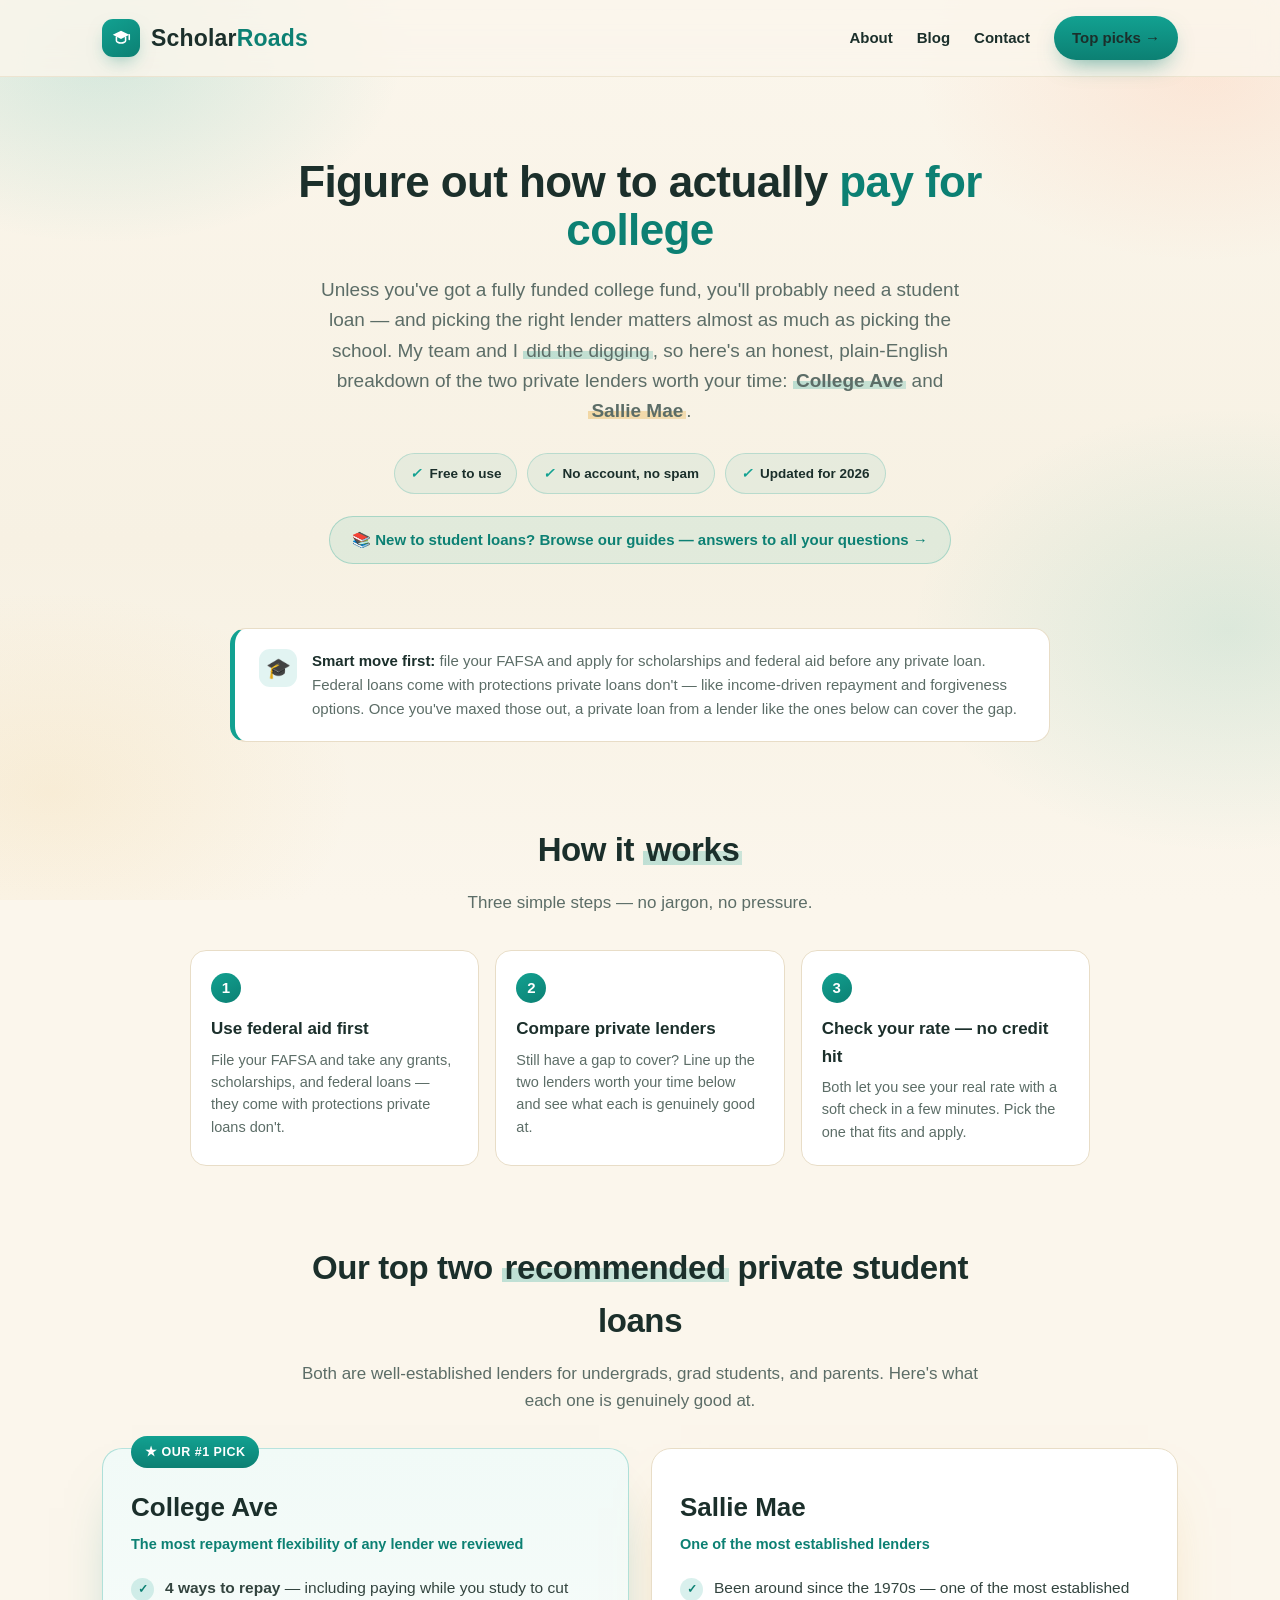
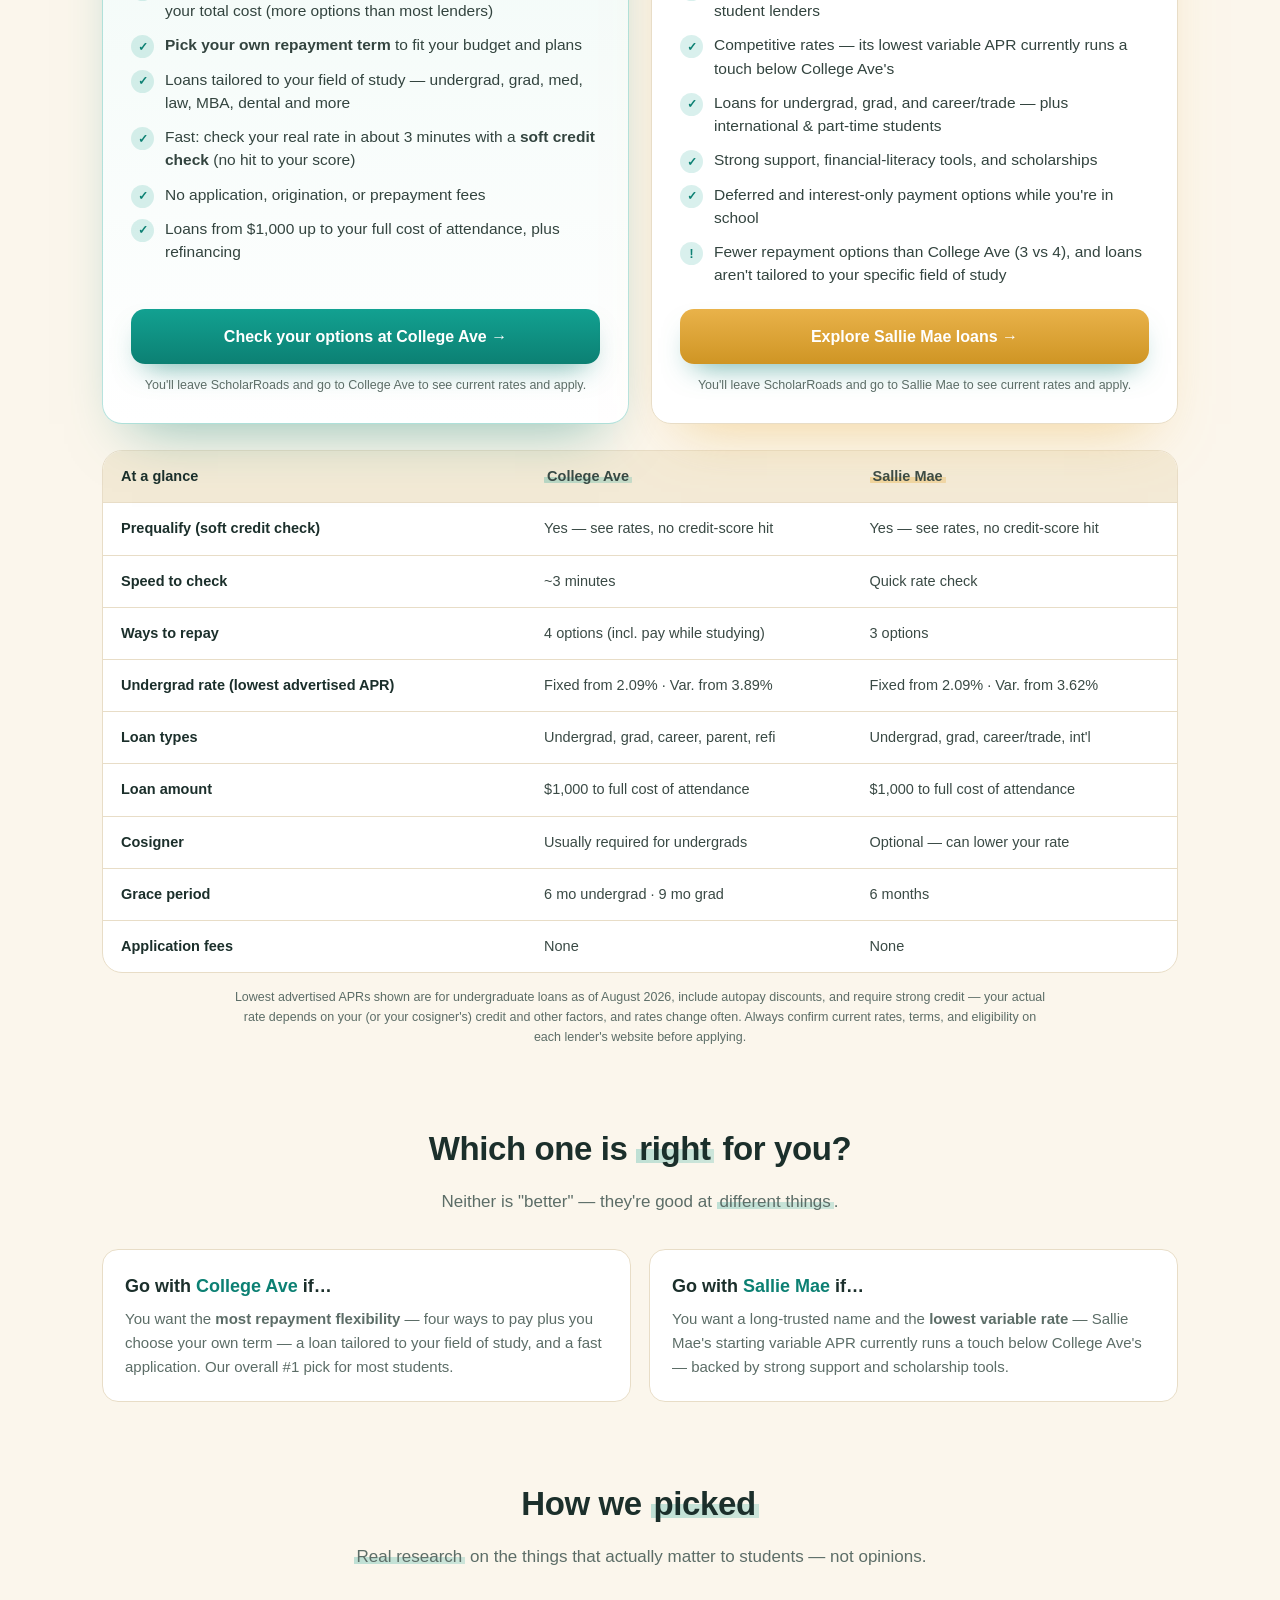
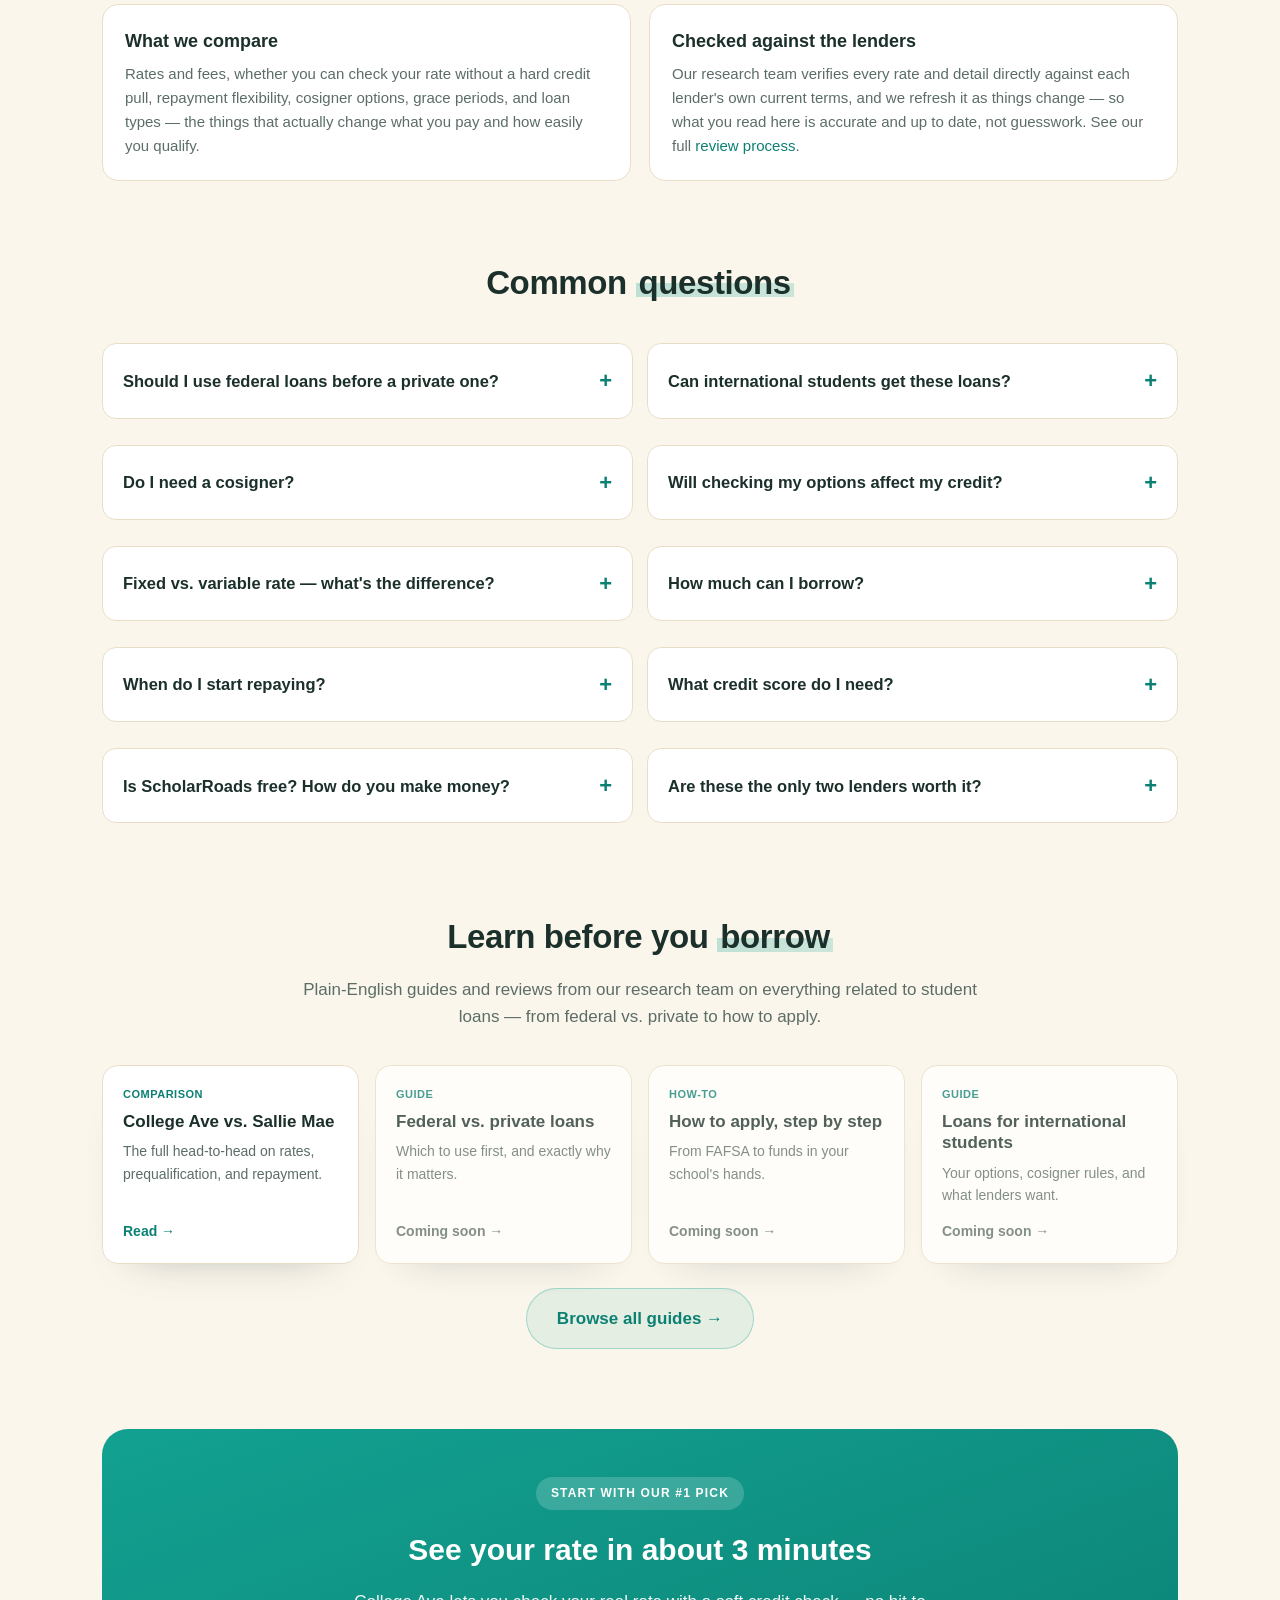
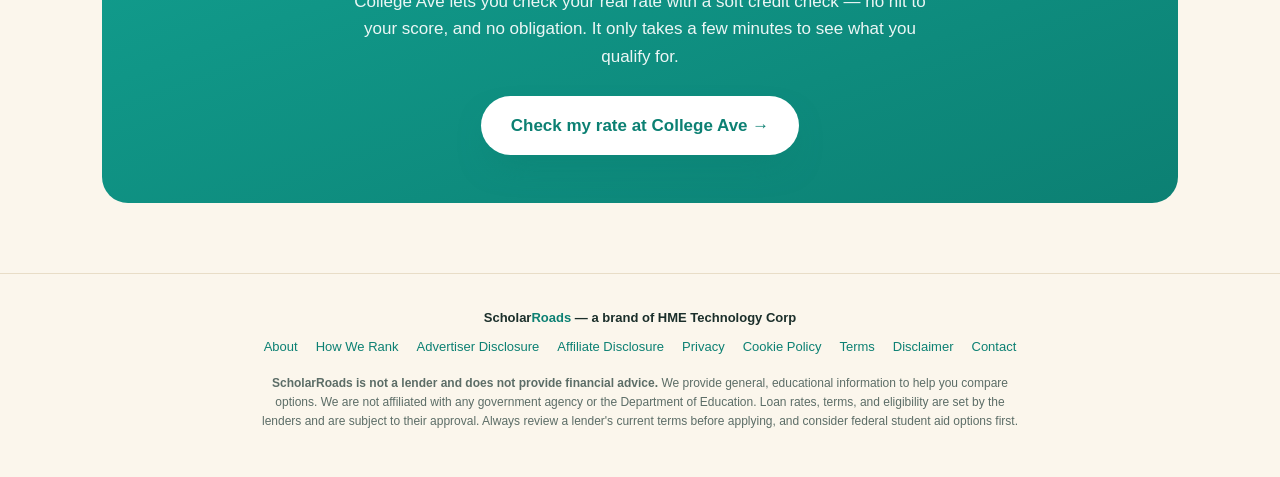
==== commit 0082f76b: "Add files via upload" ====
--- a/index.html
+++ b/index.html
@@ -220,6 +220,24 @@
     </div>
   </section>
 
+  <!-- HOW IT WORKS -->
+  <section class="wrap" style="padding-top:6px">
+    <style>
+      .steps{display:grid;grid-template-columns:repeat(3,1fr);gap:16px;max-width:900px;margin:20px auto 0}
+      @media(max-width:720px){.steps{grid-template-columns:1fr}}
+      .steps .step{background:#fff;border:1px solid var(--line);border-radius:16px;padding:22px 20px}
+      .steps .num{display:inline-flex;align-items:center;justify-content:center;width:30px;height:30px;border-radius:50%;background:linear-gradient(150deg,var(--teal),var(--teal-d));color:#fff;font-weight:800;font-size:15px;margin-bottom:12px}
+      .steps h4{font-size:17px;font-weight:800;color:var(--ink);margin-bottom:6px}
+      .steps p{color:var(--muted);font-size:14.5px;line-height:1.55}
+    </style>
+    <div class="shead"><h2>How it <span class="mark">works</span></h2><p>Three simple steps — no jargon, no pressure.</p></div>
+    <div class="steps">
+      <div class="step"><span class="num">1</span><h4>Use federal aid first</h4><p>File your FAFSA and take any grants, scholarships, and federal loans — they come with protections private loans don't.</p></div>
+      <div class="step"><span class="num">2</span><h4>Compare private lenders</h4><p>Still have a gap to cover? Line up the two lenders worth your time below and see what each is genuinely good at.</p></div>
+      <div class="step"><span class="num">3</span><h4>Check your rate — no credit hit</h4><p>Both let you see your real rate with a soft check in a few minutes. Pick the one that fits and apply.</p></div>
+    </div>
+  </section>
+
   <!-- PICKS -->
   <section class="wrap" id="picks">
     <div class="shead">
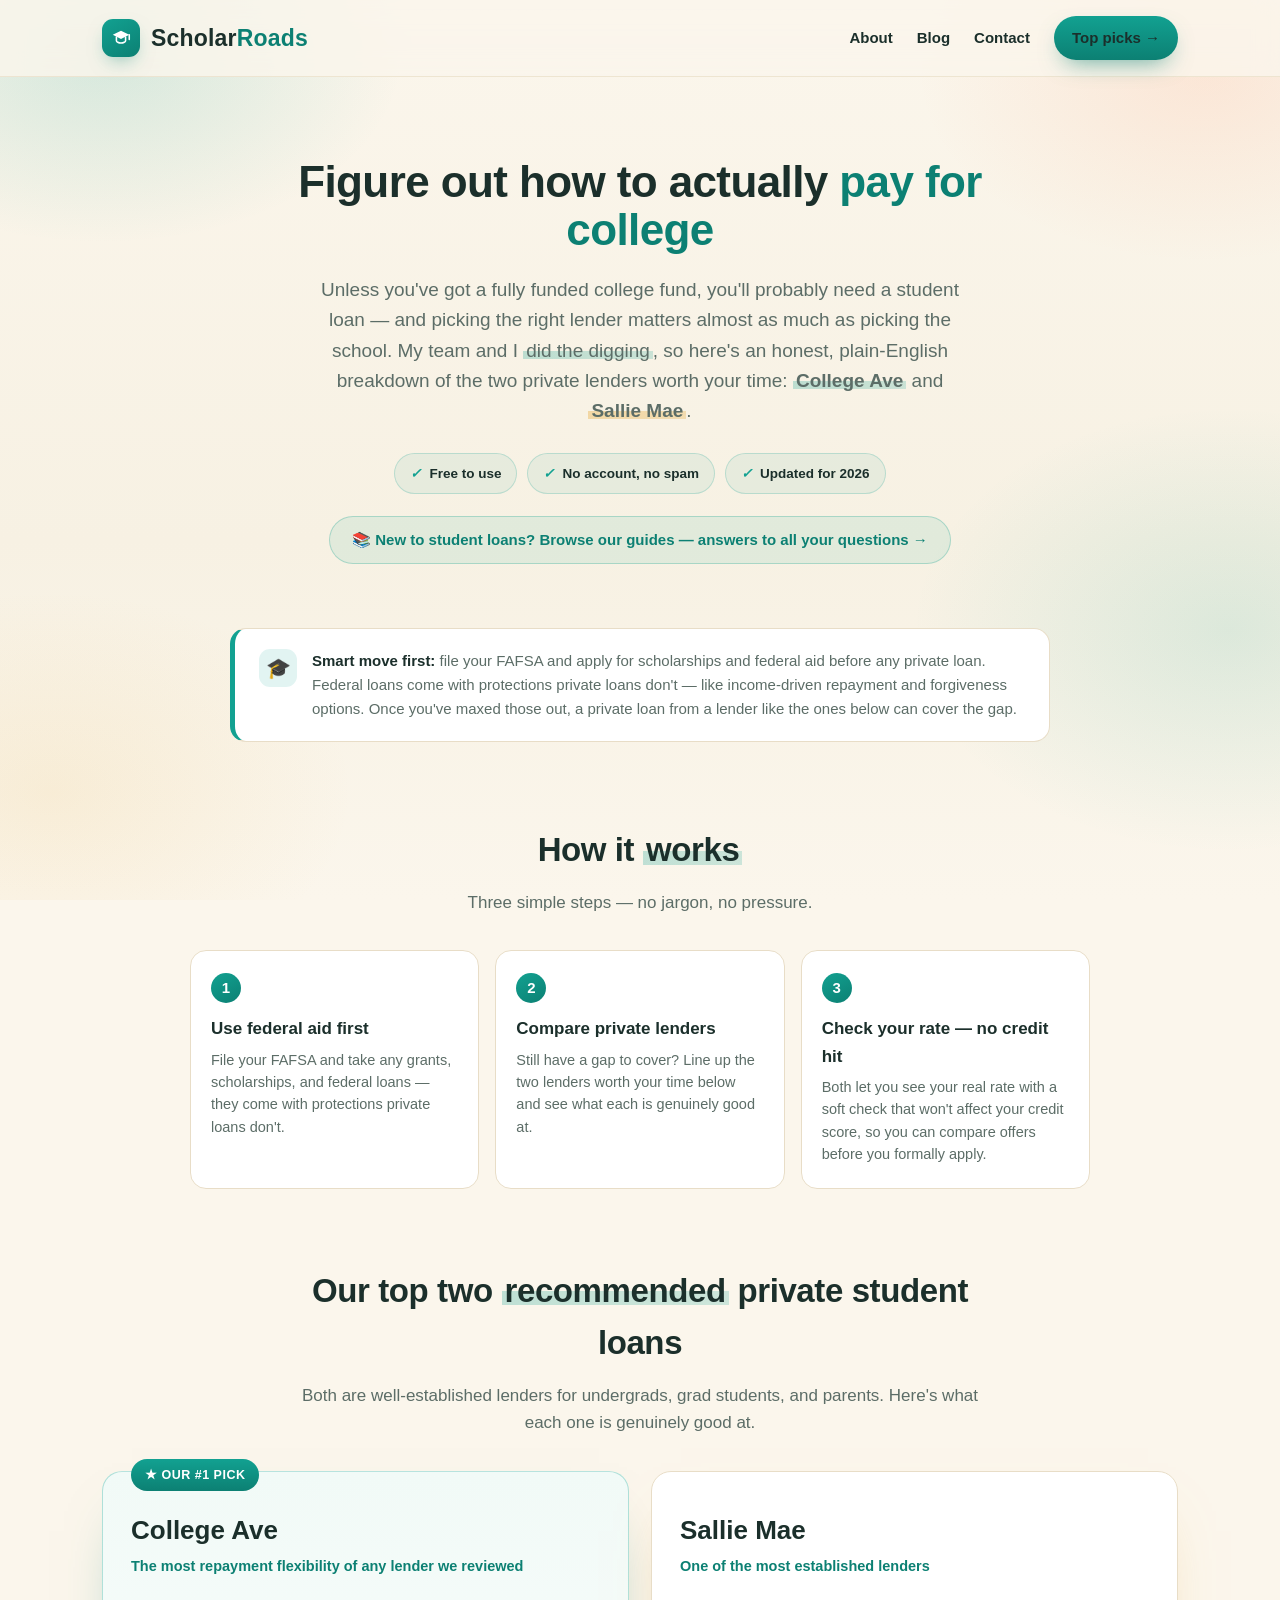
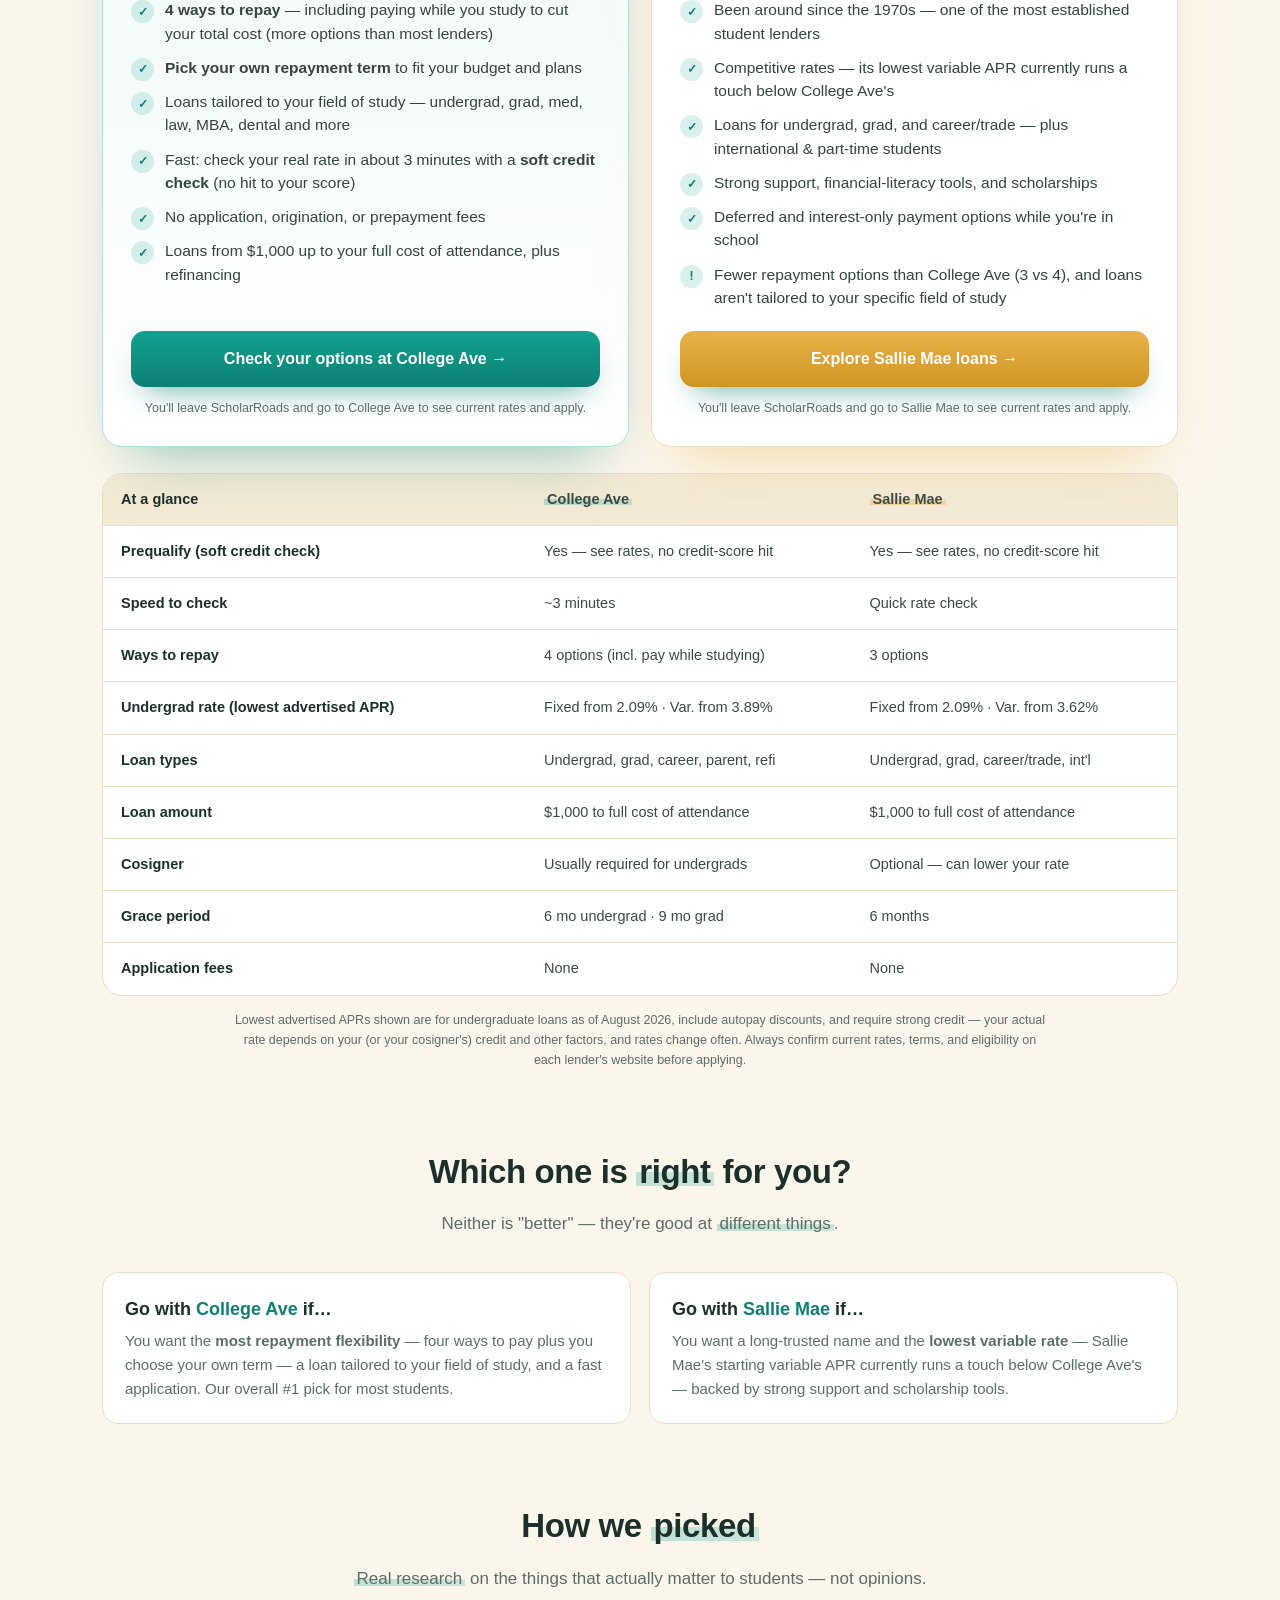
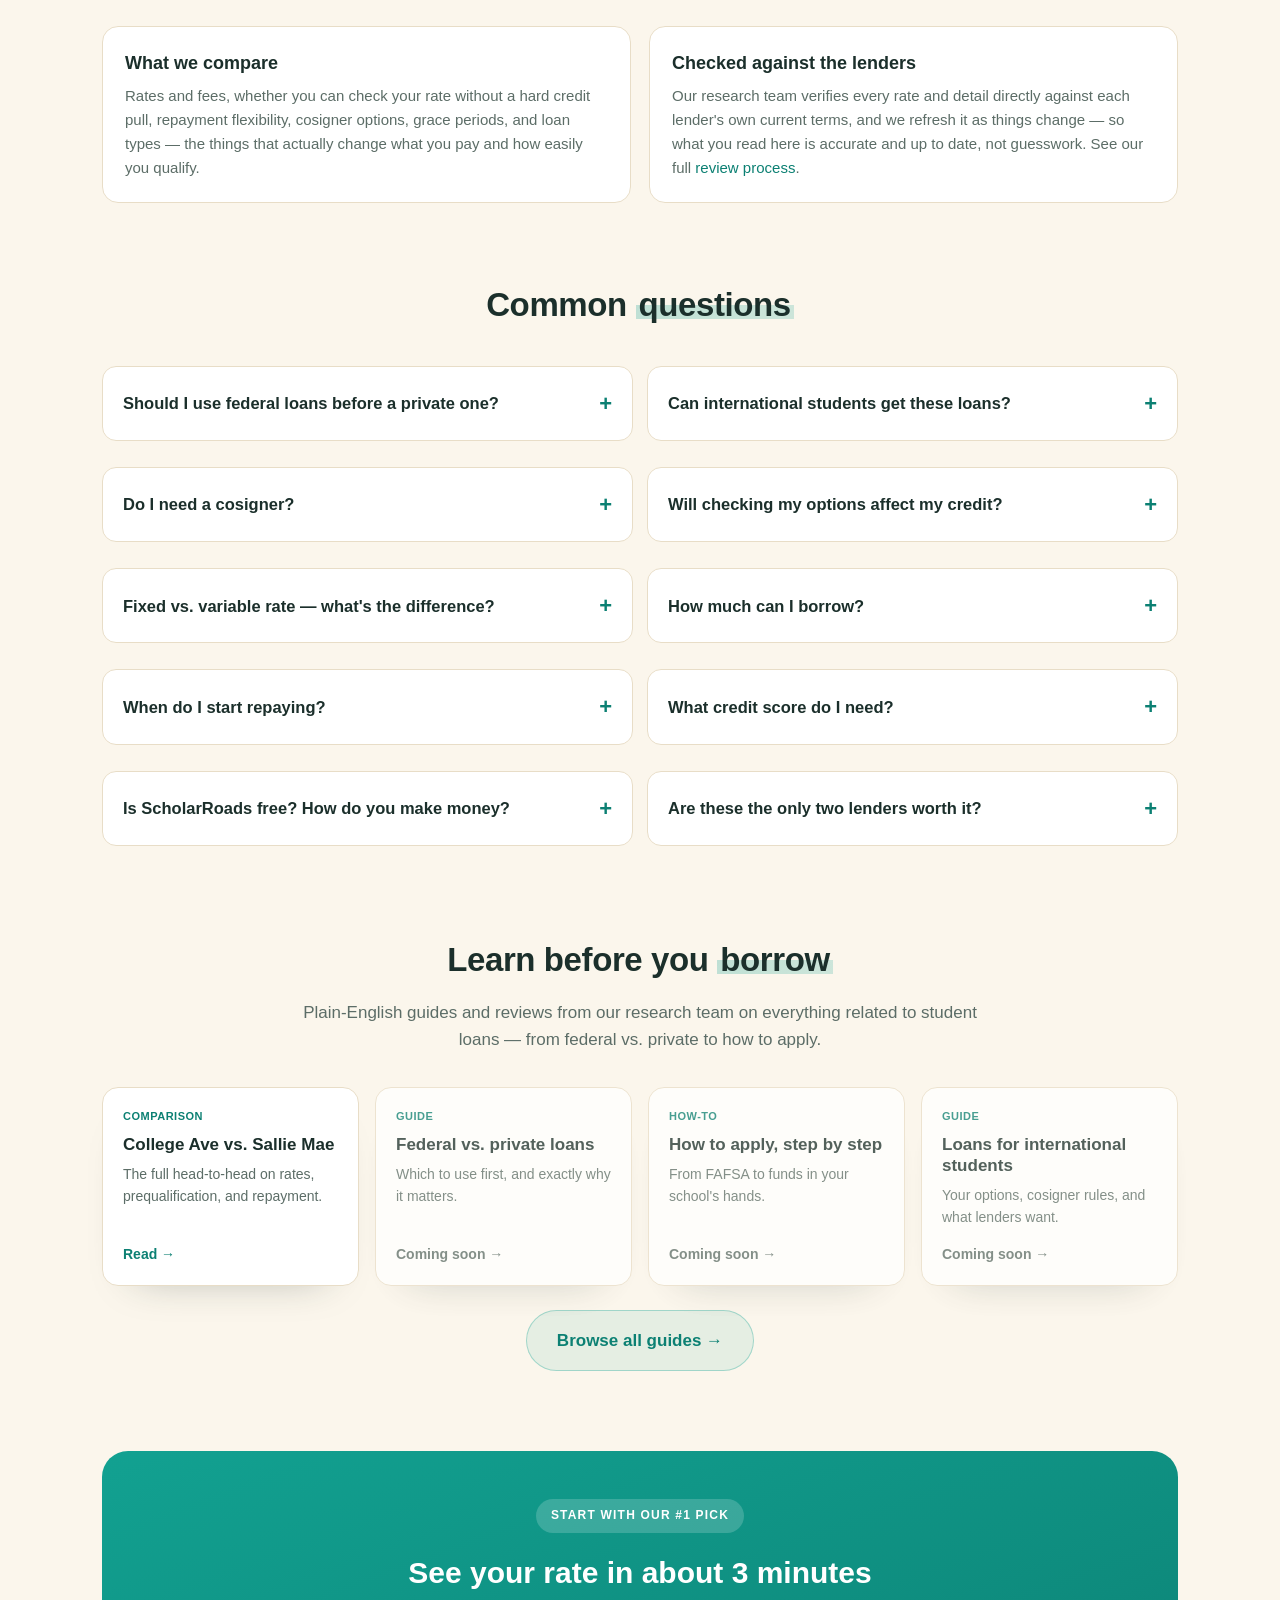
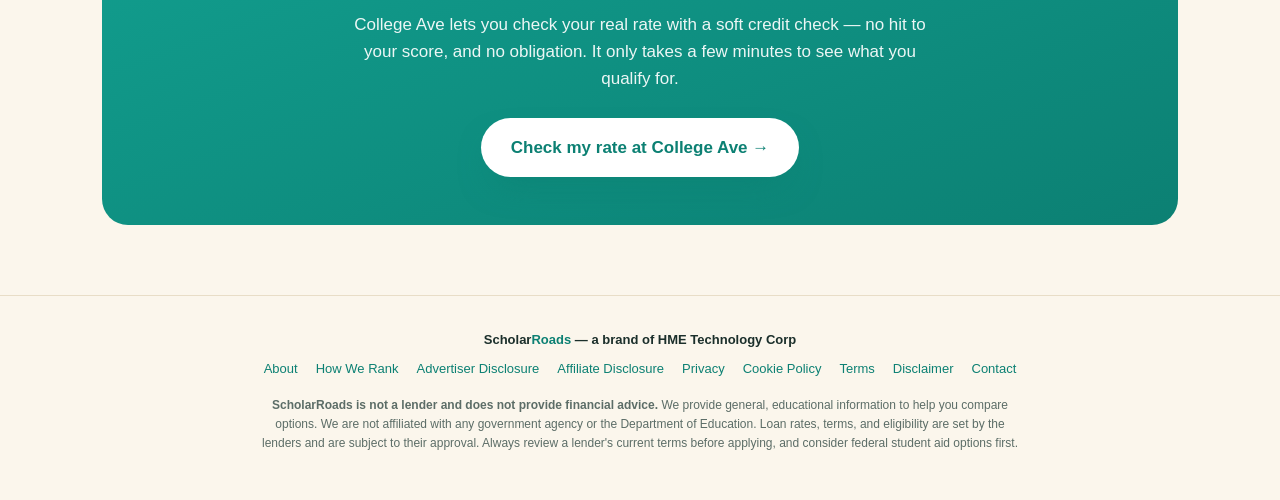
==== commit 1a03c335: "Add files via upload" ====
--- a/index.html
+++ b/index.html
@@ -234,7 +234,7 @@
     <div class="steps">
       <div class="step"><span class="num">1</span><h4>Use federal aid first</h4><p>File your FAFSA and take any grants, scholarships, and federal loans — they come with protections private loans don't.</p></div>
       <div class="step"><span class="num">2</span><h4>Compare private lenders</h4><p>Still have a gap to cover? Line up the two lenders worth your time below and see what each is genuinely good at.</p></div>
-      <div class="step"><span class="num">3</span><h4>Check your rate — no credit hit</h4><p>Both let you see your real rate with a soft check in a few minutes. Pick the one that fits and apply.</p></div>
+      <div class="step"><span class="num">3</span><h4>Check your rate — no credit hit</h4><p>Both let you see your real rate with a soft check that won't affect your credit score, so you can compare offers before you formally apply.</p></div>
     </div>
   </section>
 
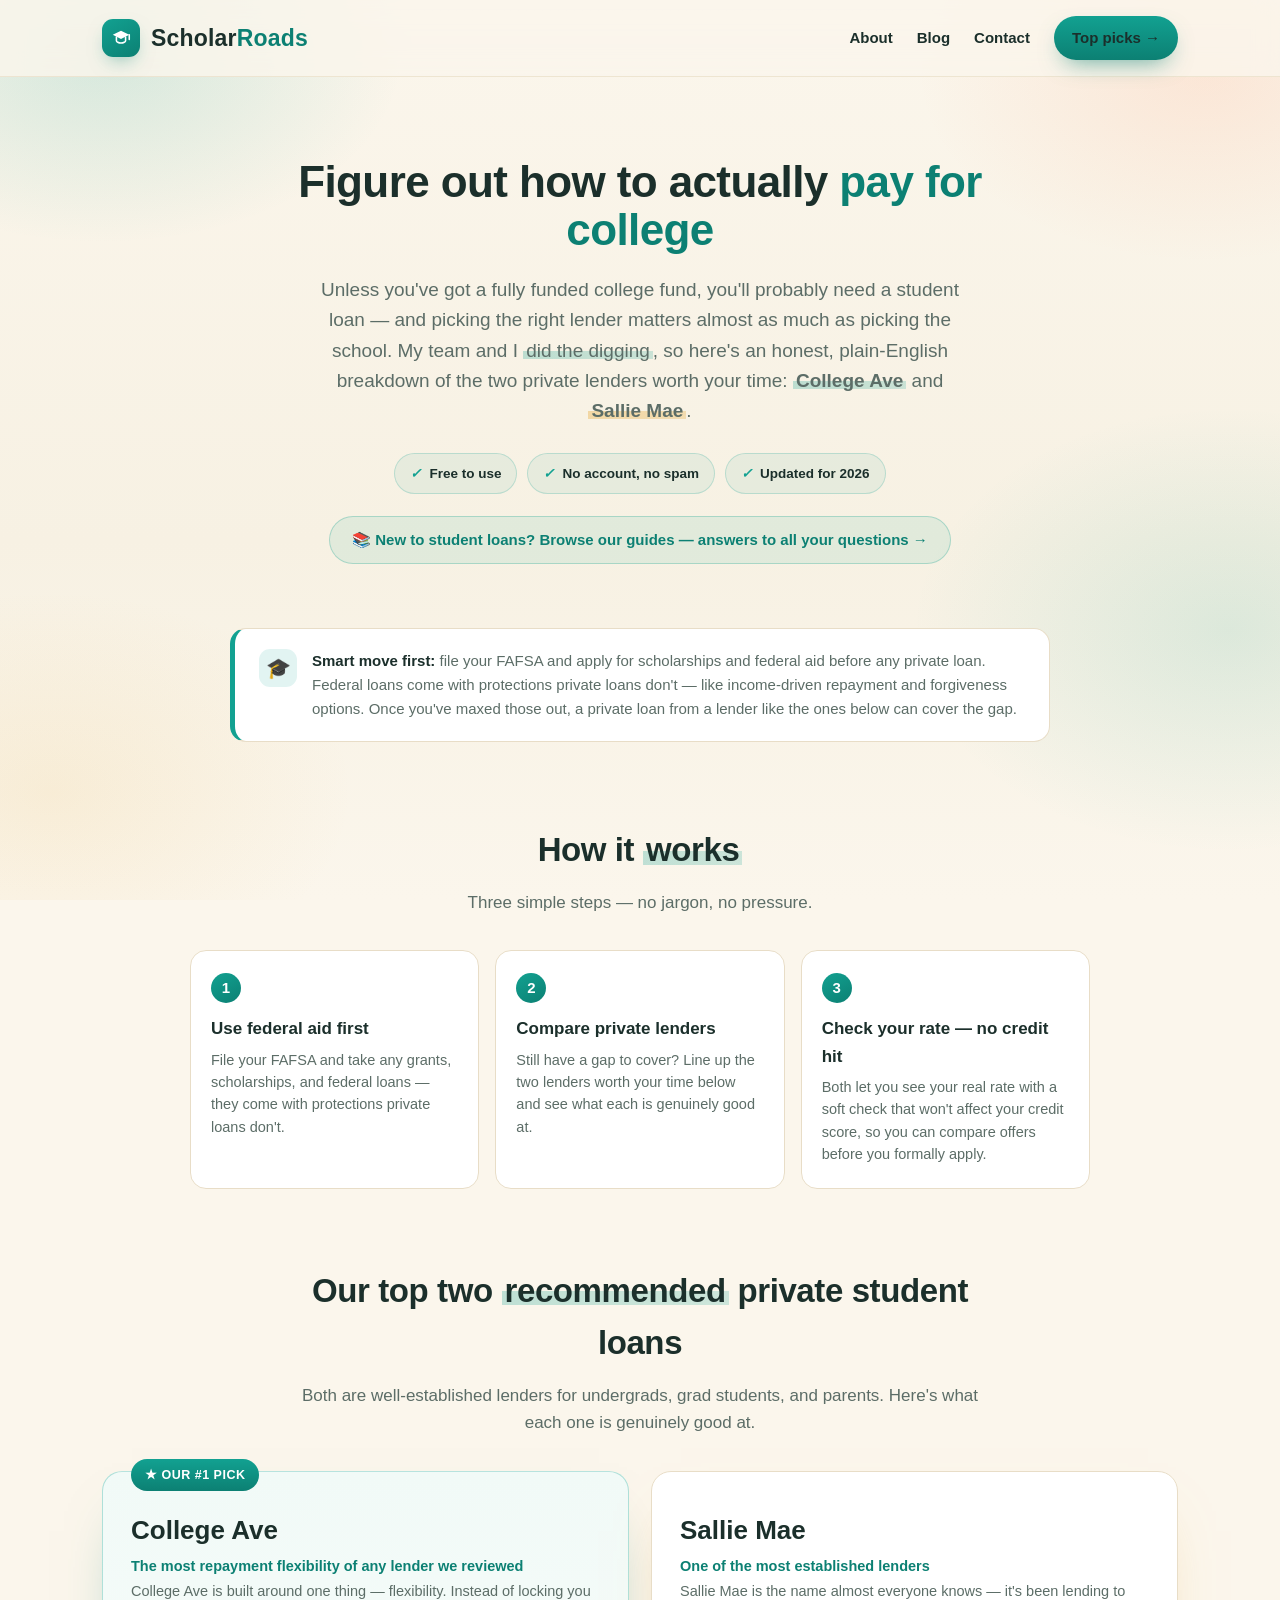
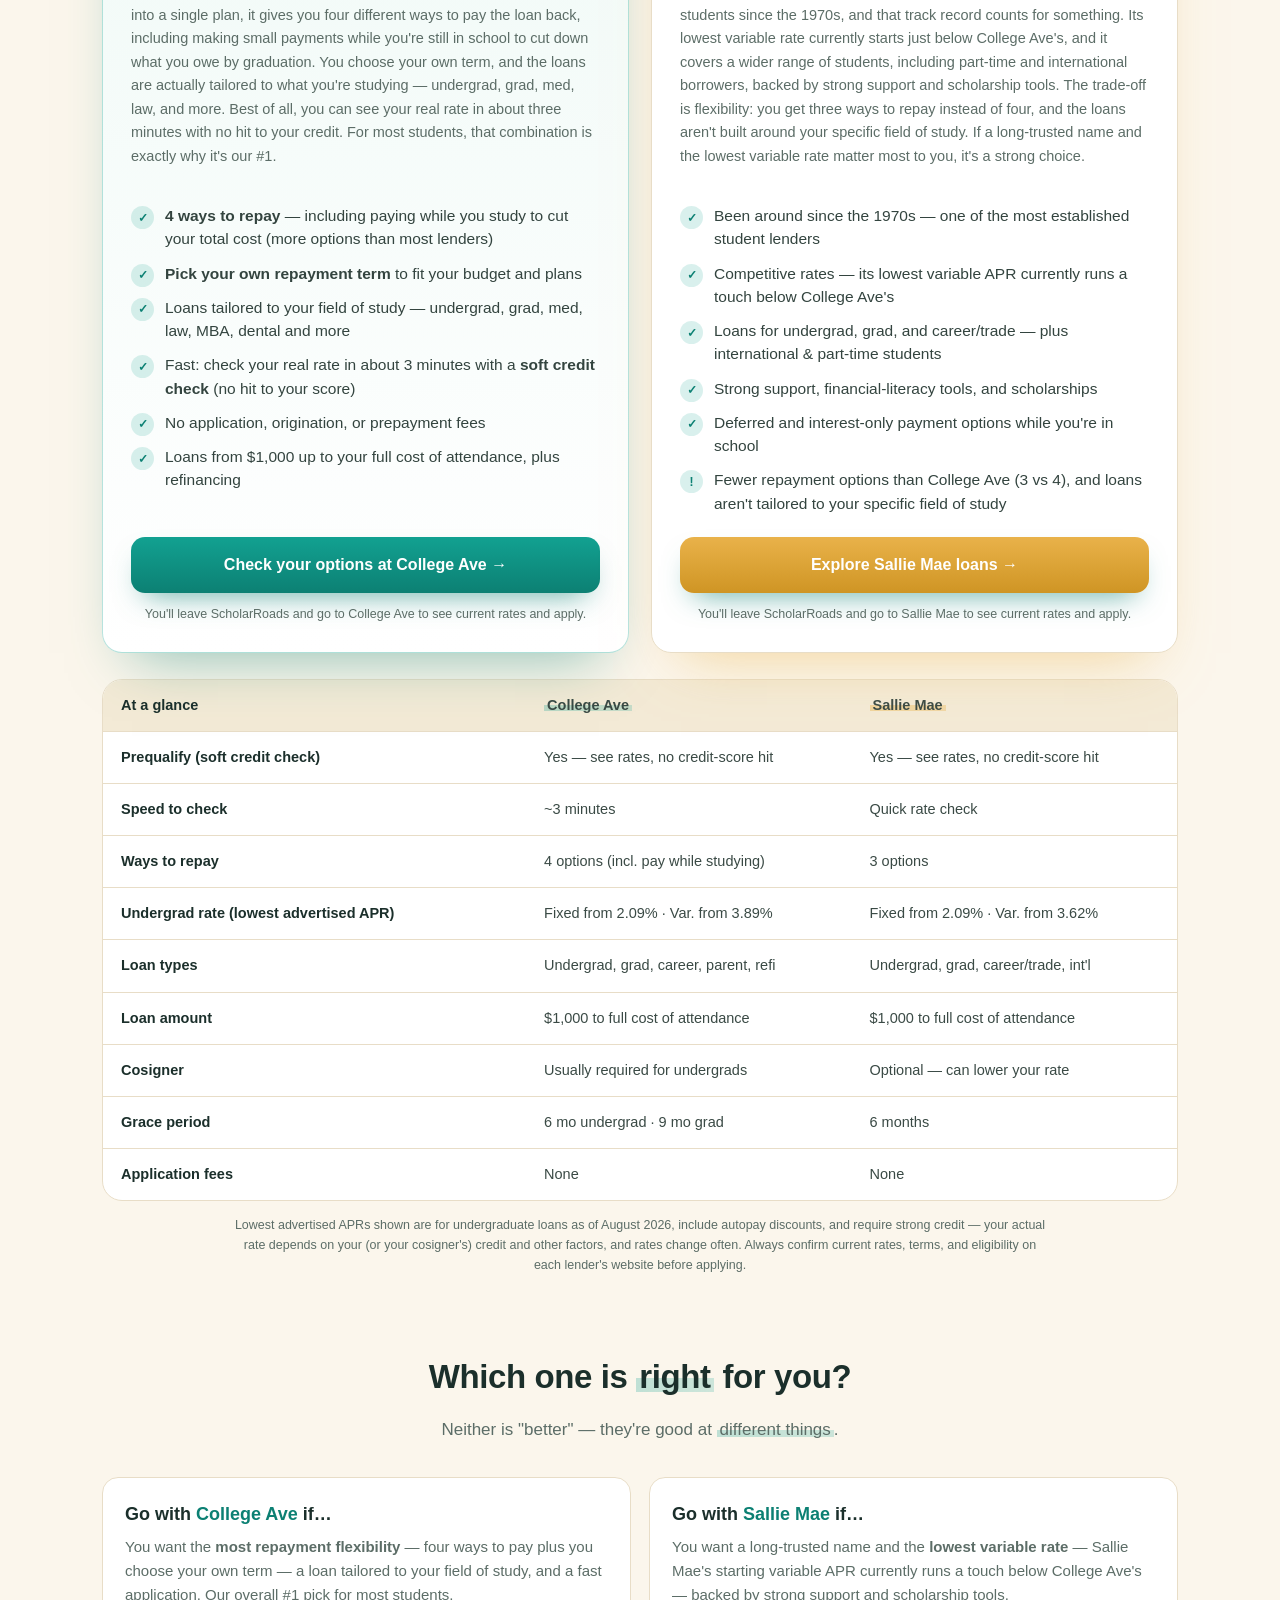
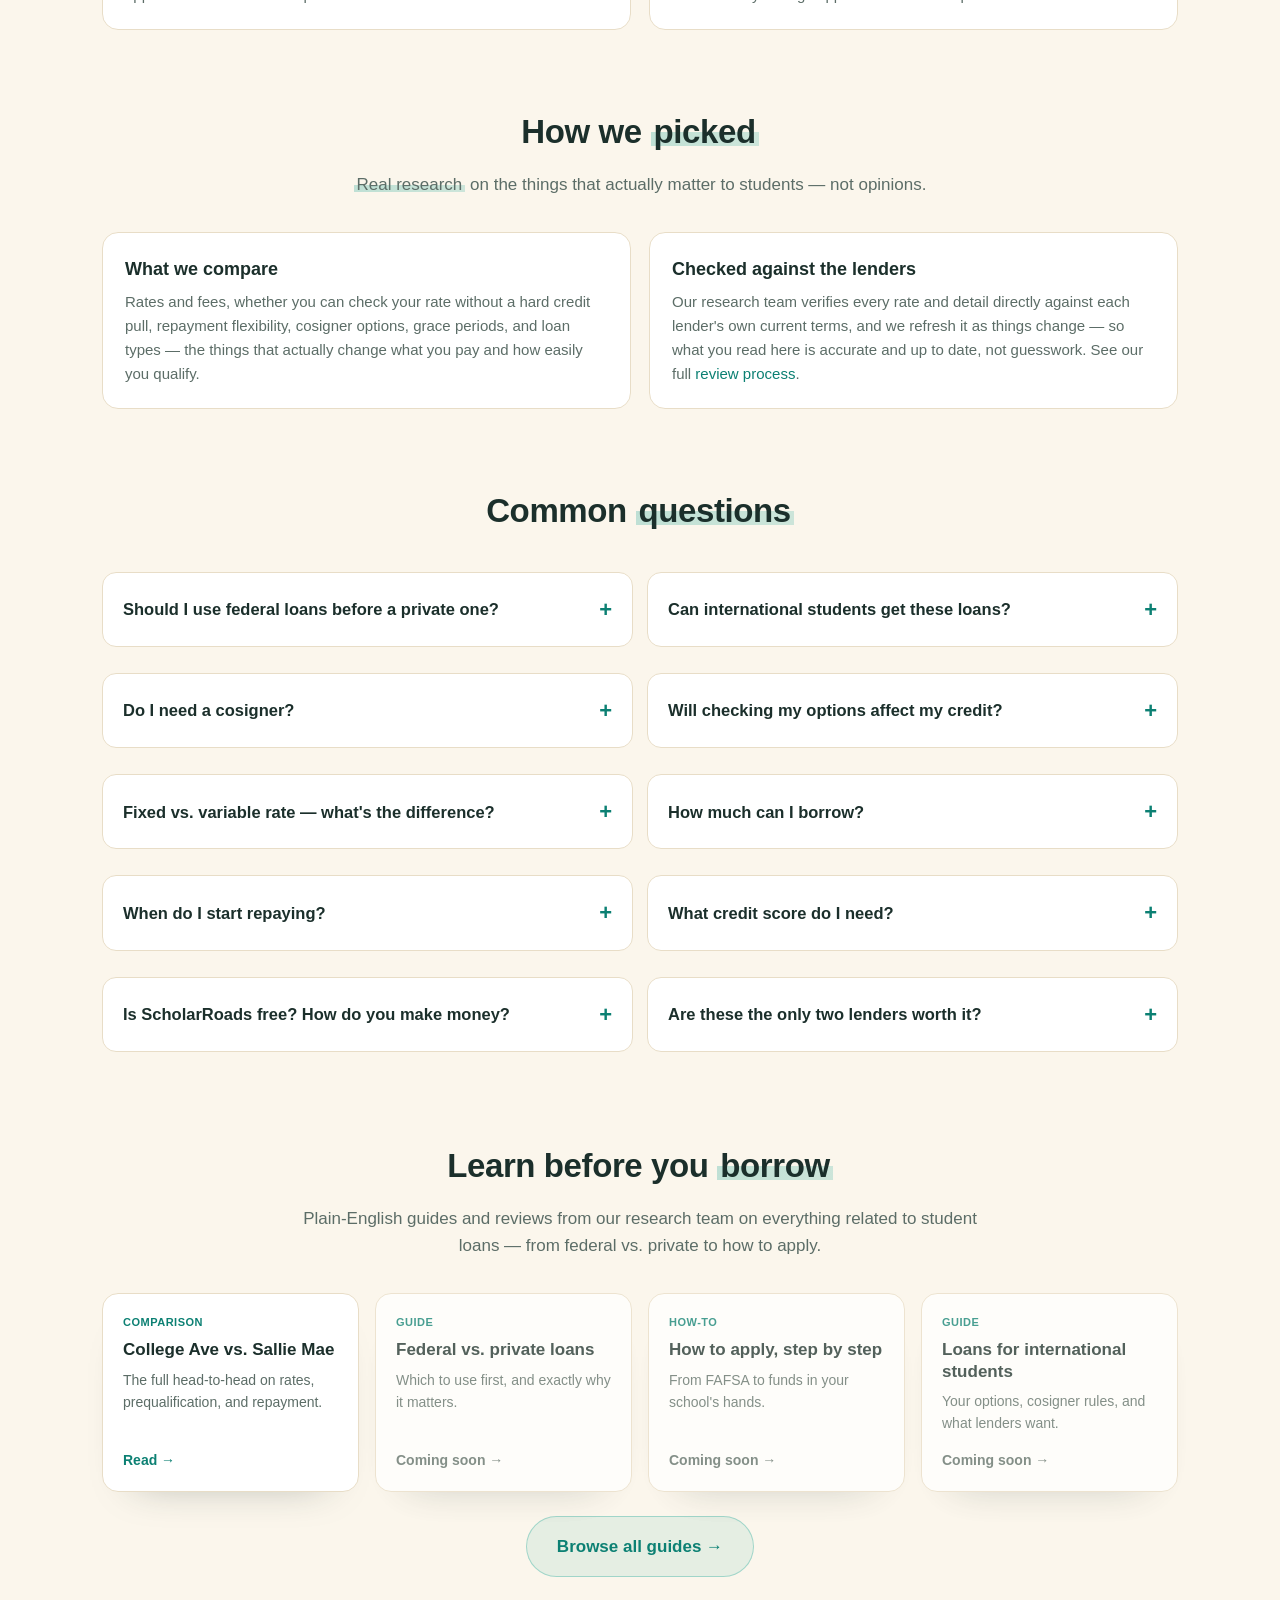
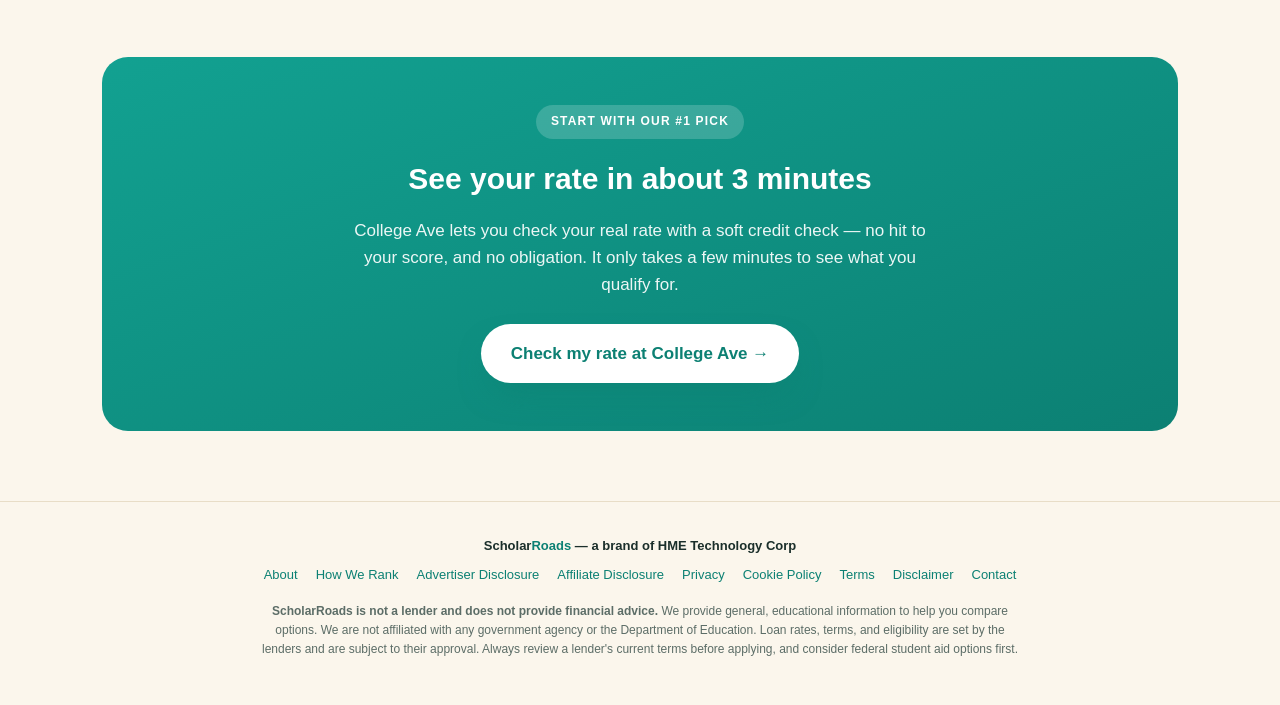
==== commit 4b30de53: "Add files via upload" ====
--- a/index.html
+++ b/index.html
@@ -250,6 +250,7 @@
         <span class="rank">★ Our #1 pick</span>
         <h3>College Ave</h3>
         <div class="tagline">The most repayment flexibility of any lender we reviewed</div>
+        <p class="blurb" style="color:var(--muted);font-size:14.5px;line-height:1.62;margin:2px 0 16px">College Ave is built around one thing — flexibility. Instead of locking you into a single plan, it gives you four different ways to pay the loan back, including making small payments while you're still in school to cut down what you owe by graduation. You choose your own term, and the loans are actually tailored to what you're studying — undergrad, grad, med, law, and more. Best of all, you can see your real rate in about three minutes with no hit to your credit. For most students, that combination is exactly why it's our #1.</p>
         <ul>
           <li><i>✓</i> <strong>4 ways to repay</strong> — including paying while you study to cut your total cost (more options than most lenders)</li>
           <li><i>✓</i> <strong>Pick your own repayment term</strong> to fit your budget and plans</li>
@@ -267,6 +268,7 @@
       <div class="lender two">
         <h3>Sallie Mae</h3>
         <div class="tagline">One of the most established lenders</div>
+        <p class="blurb" style="color:var(--muted);font-size:14.5px;line-height:1.62;margin:2px 0 16px">Sallie Mae is the name almost everyone knows — it's been lending to students since the 1970s, and that track record counts for something. Its lowest variable rate currently starts just below College Ave's, and it covers a wider range of students, including part-time and international borrowers, backed by strong support and scholarship tools. The trade-off is flexibility: you get three ways to repay instead of four, and the loans aren't built around your specific field of study. If a long-trusted name and the lowest variable rate matter most to you, it's a strong choice.</p>
         <ul>
           <li><i>✓</i> Been around since the 1970s — one of the most established student lenders</li>
           <li><i>✓</i> Competitive rates — its lowest variable APR currently runs a touch below College Ave's</li>
